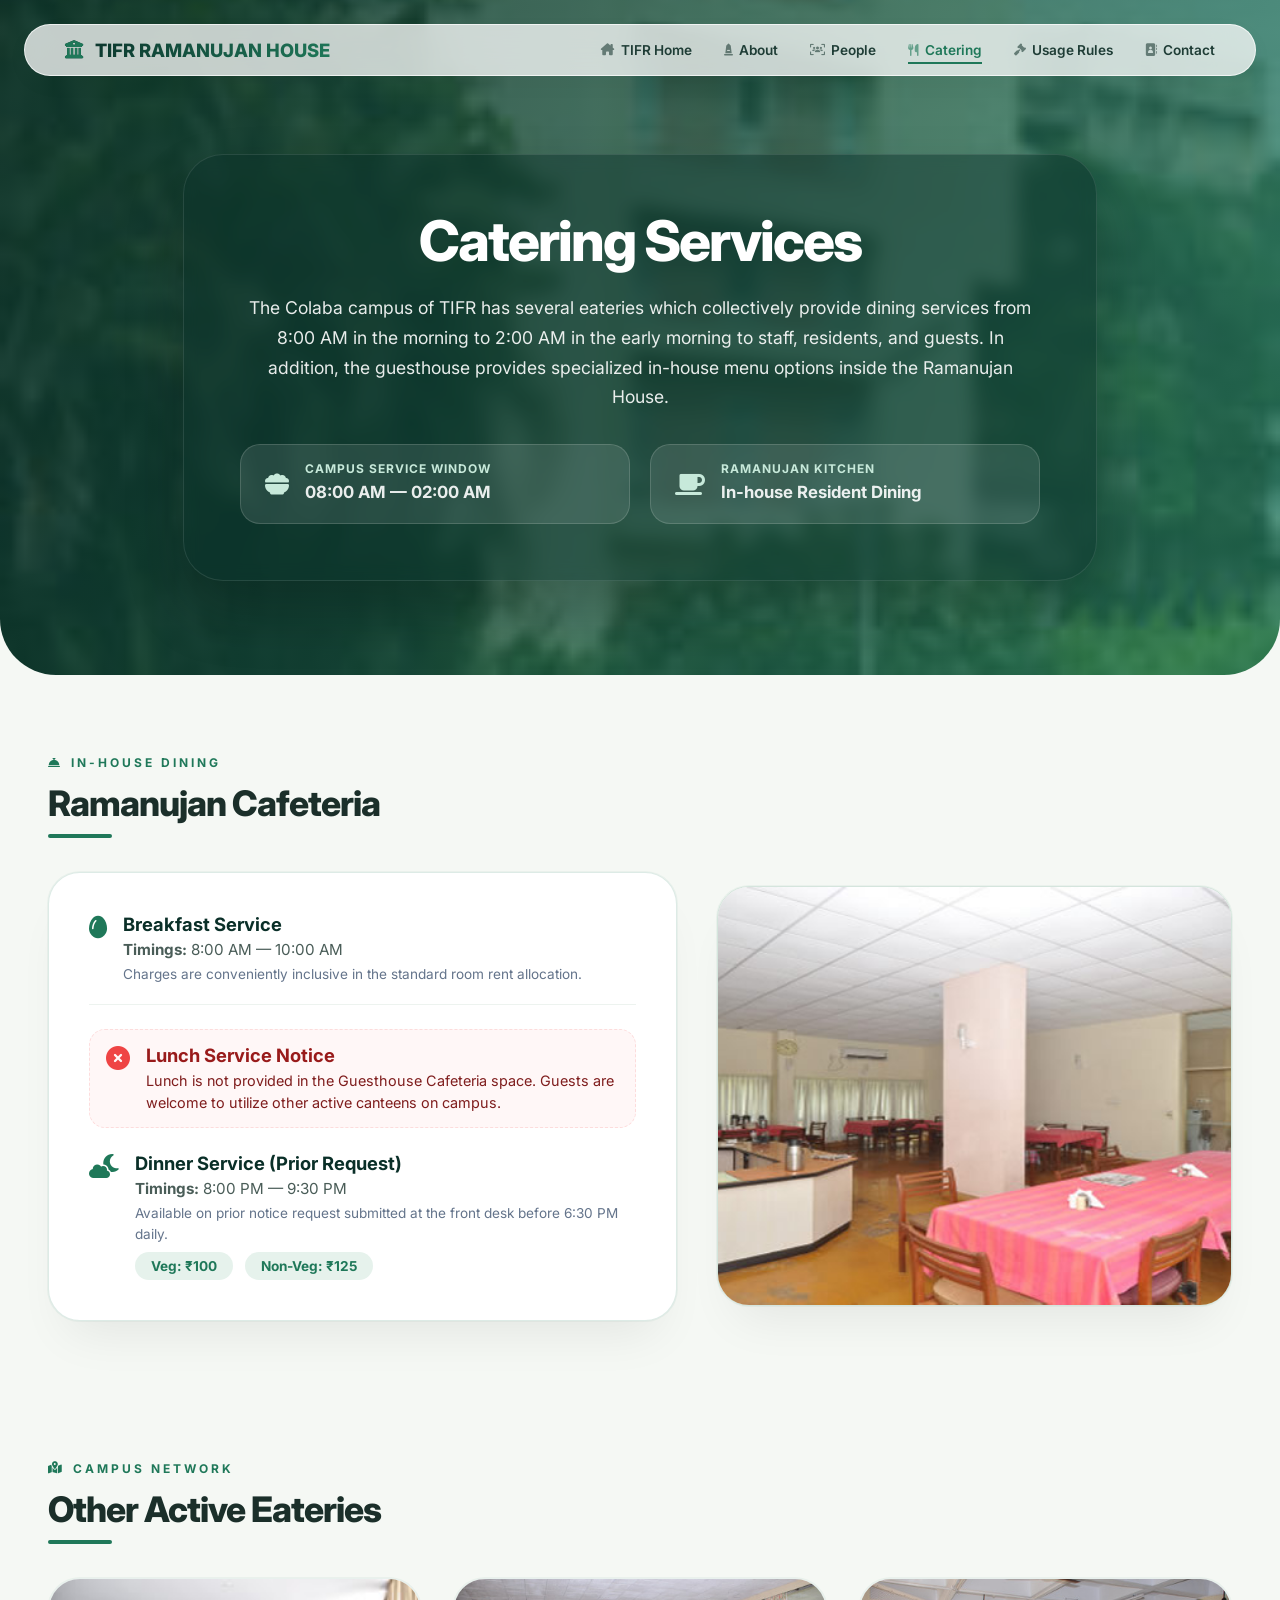
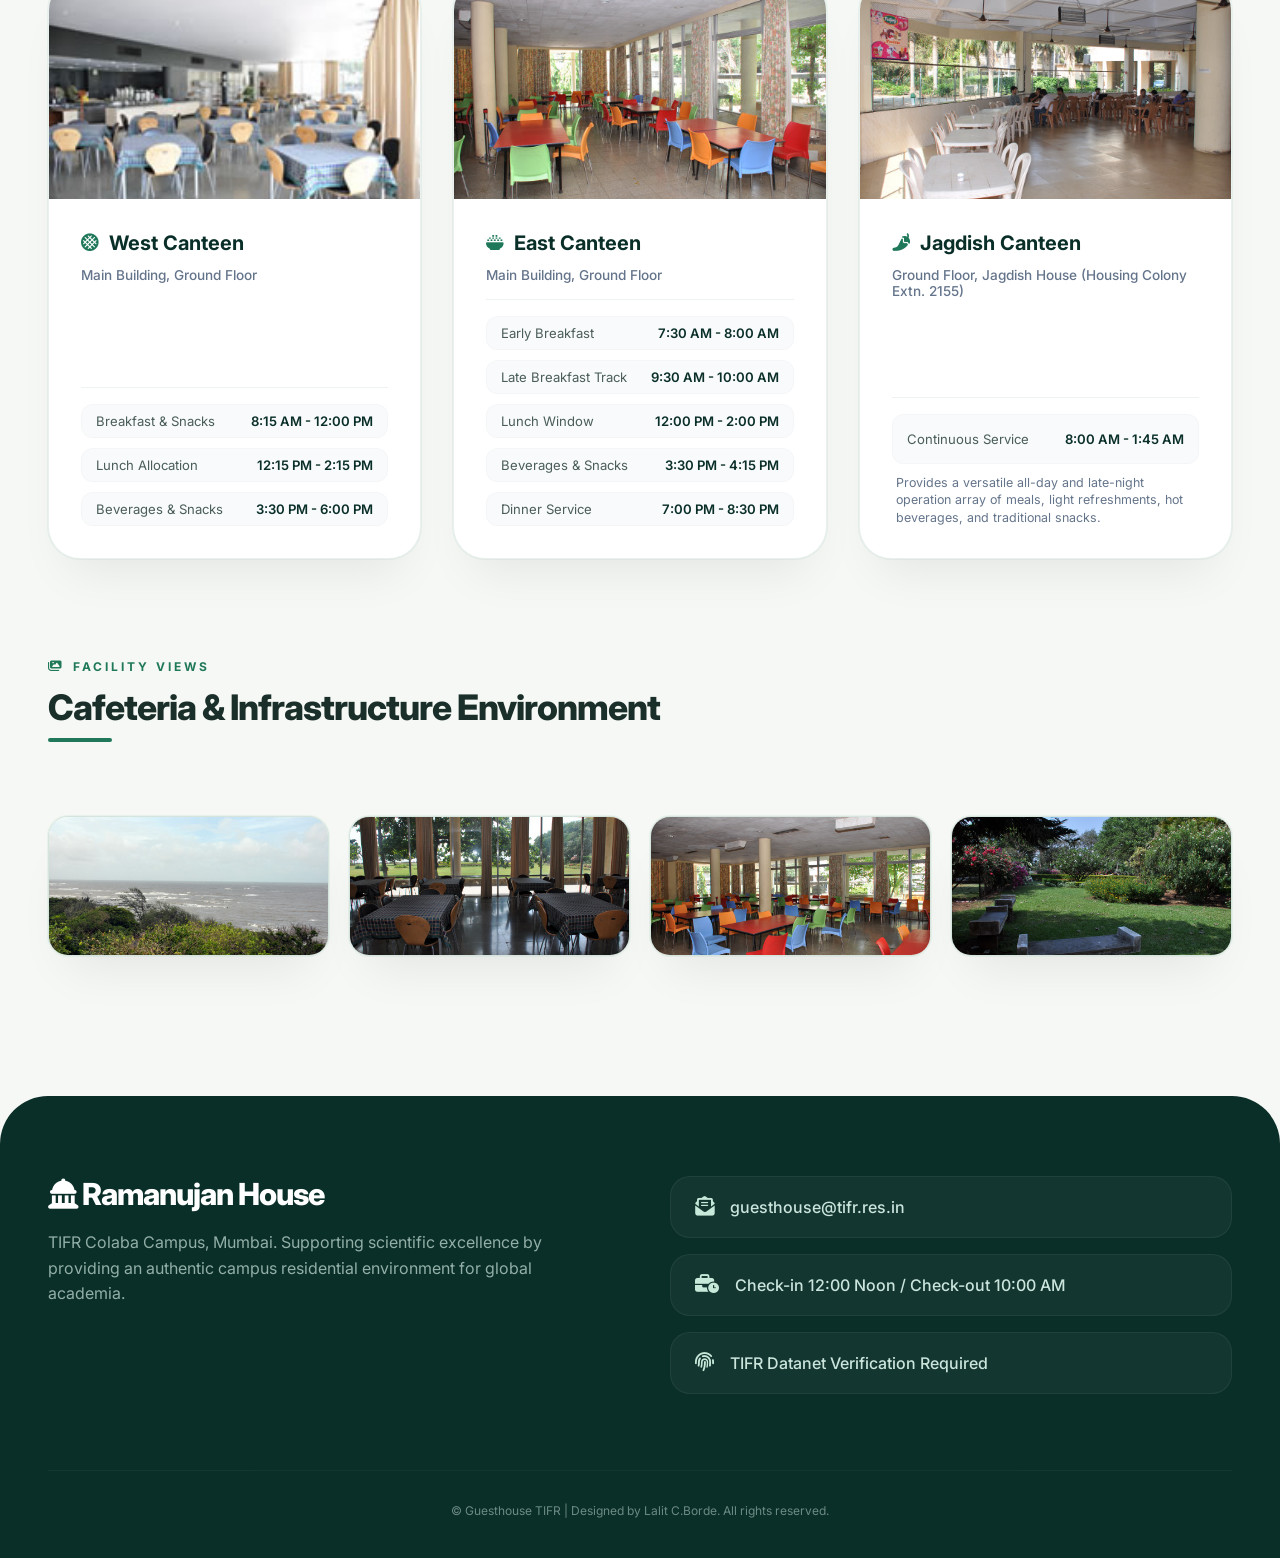
==== catering.html @ 06b51f81 "Add catering services page with layout and styles" ====
<!DOCTYPE html>
<html lang="en">
<head>
    <meta charset="UTF-8">
    <meta name="viewport" content="width=device-width, initial-scale=1.0, viewport-fit=cover">
    <title>TIFR Ramanujan House | Catering Services & Eateries</title>
    

    <link rel="preconnect" href="https://fonts.googleapis.com">
    <link rel="preconnect" href="https://fonts.gstatic.com" crossorigin>
    <link href="https://fonts.googleapis.com/css2?family=Inter:opsz,wght@14..32,300;14..32,400;14..32,500;14..32,600;14..32,700;14..32,800&display=swap" rel="stylesheet">
    <link rel="stylesheet" href="https://cdnjs.cloudflare.com/ajax/libs/font-awesome/6.5.1/css/all.min.css">
    
   
    <script src="https://cdnjs.cloudflare.com/ajax/libs/gsap/3.12.5/gsap.min.js"></script>
    <script src="https://cdnjs.cloudflare.com/ajax/libs/gsap/3.12.5/ScrollTrigger.min.js"></script>
    
    <style>
        * {
            margin: 0;
            padding: 0;
            box-sizing: border-box;
        }

        :root {
            --bg-ivory: #f5f8f4;
            --deep-teal: #0a2f28;
            --accent-emerald: #1f7859;
            --accent-soft: #c7e9da;
            --glass-white: rgba(255, 255, 255, 0.85);
            --border-soft: rgba(31, 120, 89, 0.15);
            --shadow-elevated: 0 30px 50px -20px rgba(0,0,0,0.08), 0 0 0 1px rgba(31,120,89,0.05);
            --shadow-hover: 0 40px 60px -20px rgba(0,0,0,0.15), 0 0 0 1px var(--accent-emerald);
            --transition-butter: cubic-bezier(0.2, 0.9, 0.4, 1.1);
        }

        body {
            font-family: 'Inter', sans-serif;
            background-color: var(--bg-ivory);
            color: #1b2f2a;
            overflow-x: hidden;
            scroll-behavior: smooth;
        }

       
        ::-webkit-scrollbar { width: 6px; }
        ::-webkit-scrollbar-track { background: #dce6e2; border-radius: 10px; }
        ::-webkit-scrollbar-thumb { background: var(--accent-emerald); border-radius: 10px; }

    
        .nav-master {
            position: fixed;
            top: 24px;
            left: 50%;
            transform: translateX(-50%);
            width: calc(100% - 48px);
            max-width: 1400px;
            z-index: 2000;
            background: rgba(255, 255, 255, 0.75);
            backdrop-filter: blur(20px);
            -webkit-backdrop-filter: blur(20px);
            border-radius: 80px;
            border: 1px solid rgba(255,255,255,0.7);
            box-shadow: 0 8px 24px rgba(0,0,0,0.03);
            padding: 14px 40px;
            display: flex;
            justify-content: space-between;
            align-items: center;
            transition: all 0.3s ease;
        }
        .logo-brand {
            display: flex;
            align-items: center;
            gap: 12px;
            font-weight: 800;
            font-size: 1.15rem;
            background: linear-gradient(130deg, #0a2f28, #1f7859);
            background-clip: text;
            -webkit-background-clip: text;
            color: transparent;
        }
        .logo-brand i { color: var(--accent-emerald); }
        
        .nav-links { display: flex; gap: 32px; }
        .nav-links a {
            text-decoration: none;
            font-weight: 600;
            font-size: 0.85rem;
            color: #1f3d36;
            transition: 0.2s;
            position: relative;
            display: flex;
            align-items: center;
            gap: 6px;
        }
        .nav-links a i { font-size: 0.75rem; opacity: 0.6; }
        .nav-links a.active { color: var(--accent-emerald); }
        .nav-links a:after {
            content: '';
            position: absolute;
            bottom: -6px;
            left: 0;
            width: 0;
            height: 2px;
            background: var(--accent-emerald);
            transition: width 0.3s;
        }
        .nav-links a:hover:after, .nav-links a.active:after { width: 100%; }

     
        .hero-ram {
            min-height: 75vh;
            background: linear-gradient(115deg, rgba(10,47,40,0.85) 0%, rgba(31,120,89,0.70) 100%), url('assests/catering/GH-3b.jpg') center/cover fixed;
            display: flex;
            align-items: center;
            justify-content: center;
            border-radius: 0 0 56px 56px;
            position: relative;
            padding: 100px 24px 40px;
        }
        .hero-card {
            max-width: 960px;
            background: rgba(10, 47, 40, 0.45);
            backdrop-filter: blur(8px);
            -webkit-backdrop-filter: blur(8px);
            padding: 56px;
            border-radius: 40px;
            text-align: center;
            color: white;
            border: 1px solid rgba(255, 255, 255, 0.1);
            box-shadow: 0 30px 60px rgba(0,0,0,0.2);
            animation: floatUp 1s var(--transition-butter);
        }
        .hero-card h1 {
            font-size: 3.5rem;
            font-weight: 800;
            letter-spacing: -2px;
            line-height: 1.1;
            margin-bottom: 20px;
        }
        .hero-card p {
            font-size: 1.1rem;
            line-height: 1.7;
            opacity: 0.9;
            max-width: 800px;
            margin: 0 auto;
        }

       
        .connect-strip {
            display: grid;
            grid-template-columns: repeat(2, 1fr);
            gap: 20px;
            margin-top: 32px;
            text-align: left;
        }
        .connect-node {
            background: rgba(255, 255, 255, 0.1);
            border: 1px solid rgba(255, 255, 255, 0.15);
            padding: 16px 24px;
            border-radius: 20px;
            display: flex;
            align-items: center;
            gap: 16px;
        }
        .connect-node i { font-size: 1.5rem; color: var(--accent-soft); }
        .connect-node div h4 { font-size: 0.75rem; text-transform: uppercase; letter-spacing: 1px; color: var(--accent-soft); }
        .connect-node div p { font-size: 1.05rem; font-weight: 700; margin-top: 2px; }

        @keyframes floatUp {
            from { opacity: 0; transform: translateY(45px); }
            to { opacity: 1; transform: translateY(0); }
        }

        /* STRUCTURAL ARCHITECTURE GRID PANELS */
        .section-wrap {
            max-width: 1400px;
            margin: 0 auto;
            padding: 80px 48px;
        }
        .section-badge {
            font-size: 0.75rem;
            text-transform: uppercase;
            letter-spacing: 3px;
            color: var(--accent-emerald);
            font-weight: 700;
            margin-bottom: 12px;
            display: flex;
            align-items: center;
            gap: 8px;
        }
        .section-head {
            font-size: 2.2rem;
            font-weight: 800;
            letter-spacing: -1px;
            margin-bottom: 48px;
            position: relative;
            display: inline-block;
        }
        .section-head:after {
            content: '';
            position: absolute;
            bottom: -14px;
            left: 0;
            width: 64px;
            height: 4px;
            background: var(--accent-emerald);
            border-radius: 4px;
        }

        /* DYNAMIC TASTE PANELS GRID */
        .bento-cafeteria {
            display: grid;
            grid-template-columns: 1.1fr 0.9fr;
            gap: 40px;
            align-items: center;
            margin-bottom: 40px;
        }
        .glass-info {
            background: white;
            border-radius: 32px;
            padding: 40px;
            box-shadow: var(--shadow-elevated);
            border: 1px solid var(--border-soft);
        }
        .schedule-row {
            display: flex;
            align-items: flex-start;
            gap: 16px;
            margin-bottom: 24px;
            padding-bottom: 20px;
            border-bottom: 1px solid #edf3ef;
        }
        .schedule-row:last-child { margin-bottom: 0; padding-bottom: 0; border-bottom: none; }
        .schedule-row i { font-size: 1.5rem; color: var(--accent-emerald); margin-top: 2px; }
        .schedule-row h3 { font-size: 1.15rem; font-weight: 700; color: var(--deep-teal); margin-bottom: 4px; }
        .schedule-row p { font-size: 0.95rem; color: #4a5d58; line-height: 1.5; }
        
        .price-badge-container {
            display: flex;
            gap: 12px;
            margin-top: 8px;
        }
        .price-tag {
            background: #e6f2ec;
            color: var(--accent-emerald);
            padding: 6px 16px;
            border-radius: 40px;
            font-weight: 700;
            font-size: 0.85rem;
        }

        .img-holder-3d {
            position: relative;
            border-radius: 32px;
            overflow: hidden;
            box-shadow: var(--shadow-elevated);
            border: 1px solid var(--border-soft);
            height: 420px;
        }
        .img-holder-3d img {
            width: 100%;
            height: 100%;
            object-fit: cover;
            transition: transform 0.5s cubic-bezier(0.25, 1, 0.5, 1);
        }
        .img-holder-3d:hover img { transform: scale(1.04); }

        /* OTHER EATERIES SCULPTED CARDS DECK */
        .eateries-deck {
            display: grid;
            grid-template-columns: repeat(3, 1fr);
            gap: 32px;
        }
        .eatery-card-3d {
            background: white;
            border-radius: 32px;
            overflow: hidden;
            border: 1px solid rgba(31,120,89,0.1);
            box-shadow: var(--shadow-elevated);
            transition: all 0.35s var(--transition-butter);
            display: flex;
            flex-direction: column;
        }
        .eatery-card-3d:hover { box-shadow: var(--shadow-hover); }
        
        .eatery-thumb-frame {
            height: 220px;
            overflow: hidden;
            position: relative;
        }
        .eatery-thumb-frame img {
            width: 100%;
            height: 100%;
            object-fit: cover;
            transition: transform 0.5s ease;
        }
        .eatery-card-3d:hover .eatery-thumb-frame img { transform: scale(1.05); }

        .eatery-details {
            padding: 32px;
            flex-grow: 1;
            display: flex;
            flex-direction: column;
        }
        .eatery-details h3 {
            font-size: 1.25rem;
            font-weight: 700;
            color: var(--deep-teal);
            margin-bottom: 12px;
            display: flex;
            align-items: center;
            gap: 10px;
        }
        .eatery-details h3 i { color: var(--accent-emerald); font-size: 1.1rem; }
        .eatery-details .loc-text { font-size: 0.85rem; color: #64748b; margin-bottom: 16px; font-weight: 500; }
        
        .timing-pill-box {
            display: flex;
            flex-direction: column;
            gap: 10px;
            margin-top: auto;
            border-top: 1px solid #edf3ef;
            padding-top: 16px;
        }
        .time-pill {
            display: flex;
            justify-content: space-between;
            align-items: center;
            font-size: 0.82rem;
            color: #4a5d58;
            background: #f8fafc;
            padding: 8px 14px;
            border-radius: 12px;
            border: 1px solid rgba(0,0,0,0.02);
        }
        .time-pill strong { color: var(--deep-teal); font-weight: 600; }

        /* PREMISES EXTRA GRAPHICS ROW */
        .extra-gallery {
            display: grid;
            grid-template-columns: repeat(4, 1fr);
            gap: 20px;
            margin-top: 40px;
        }
        .extra-img-node {
            height: 140px;
            border-radius: 20px;
            overflow: hidden;
            box-shadow: var(--shadow-elevated);
            border: 1px solid var(--border-soft);
        }
        .extra-img-node img { width: 100%; height: 100%; object-fit: cover; transition: transform 0.3s; }
        .extra-img-node:hover img { transform: scale(1.04); }

        /* FOOTER SYSTEM HUB */
        .footer-ultimate {
            background: #0a2f28;
            border-radius: 48px 48px 0 0;
            padding: 80px 48px 40px;
            color: #cbe5dd;
            margin-top: 60px;
        }
        .footer-flex {
            display: grid;
            grid-template-columns: 1fr 1fr;
            gap: 60px;
            max-width: 1400px;
            margin: 0 auto;
        }
        .contact-pill {
            background: rgba(255, 255, 255, 0.04);
            border: 1px solid rgba(255, 255, 255, 0.06);
            border-radius: 20px;
            padding: 20px 24px;
            margin-bottom: 16px;
            display: flex;
            align-items: center;
            gap: 16px;
            font-weight: 500;
        }
        .contact-pill i { color: var(--accent-soft); font-size: 1.2rem; }

        /* INTERACTIVE LIGHTBOX WINDOW HANDLER */
        .lightbox-orb {
            display: none;
            position: fixed;
            top: 0; left: 0;
            width: 100%; height: 100%;
            background: rgba(10, 23, 20, 0.96);
            backdrop-filter: blur(20px);
            -webkit-backdrop-filter: blur(20px);
            z-index: 10000;
            justify-content: center;
            align-items: center;
            cursor: zoom-out;
        }
        .lightbox-inner {
            position: relative;
            max-width: 85vw;
            max-height: 85vh;
            animation: zoomEffect 0.3s cubic-bezier(0.34, 1.56, 0.64, 1);
        }
        .lightbox-inner img {
            max-width: 100%;
            max-height: 85vh;
            border-radius: 24px;
            box-shadow: 0 40px 90px rgba(0,0,0,0.6);
            object-fit: contain;
        }
        @keyframes zoomEffect {
            from { transform: scale(0.95); opacity: 0; }
            to { transform: scale(1); opacity: 1; }
        }

        @media (max-width: 1200px) {
            .eateries-deck { grid-template-columns: repeat(2, 1fr); }
            .extra-gallery { grid-template-columns: repeat(2, 1fr); }
        }

        @media (max-width: 1024px) {
            .bento-cafeteria { grid-template-columns: 1fr; }
            .footer-flex, .connect-strip { grid-template-columns: 1fr; }
            .hero-card h1 { font-size: 2.6rem; }
            .section-wrap { padding: 60px 24px; }
            .nav-master { padding: 12px 24px; }
            .nav-links { display: none; }
        }
        
        @media (max-width: 768px) {
            .eateries-deck, .extra-gallery { grid-template-columns: 1fr; }
        }
    </style>
</head>

<nav class="nav-master">
    <div class="logo-brand"><i class="fa-solid fa-building-columns"></i> TIFR RAMANUJAN HOUSE</div>
    <div class="nav-links">
        <a href="index.html"><i class="fa-solid fa-house-chimney"></i> TIFR Home</a>
        <a href="index.html#about"><i class="fa-solid fa-monument"></i> About</a>
        <a href="people.html"><i class="fa-solid fa-users-viewfinder"></i> People</a>
        <a href="catering.html" class="active"><i class="fa-solid fa-utensils"></i> Catering</a>
        <a href="index.html#usage-rules"><i class="fa-solid fa-gavel"></i> Usage Rules</a>
        <a href="index.html#contact"><i class="fa-solid fa-address-book"></i> Contact</a>
    </div>
</nav>


  
<section class="hero-ram">
    <div class="hero-card">
        <h1>Catering Services</h1>
        <p>The Colaba campus of TIFR has several eateries which collectively provide dining services from 8:00 AM in the morning to 2:00 AM in the early morning to staff, residents, and guests. In addition, the guesthouse provides specialized in-house menu options inside the Ramanujan House.</p>
        
        
        <div class="connect-strip">
            <div class="connect-node">
                <i class="fa-solid fa-bowl-food"></i>
                <div>
                    <h4>Campus Service Window</h4>
                    <p>08:00 AM — 02:00 AM</p>
                </div>
            </div>
            <div class="connect-node">
                <i class="fa-solid fa-mug-saucer"></i>
                <div>
                    <h4>Ramanujan Kitchen</h4>
                    <p>In-house Resident Dining</p>
                </div>
            </div>
        </div>
    </div>
</section>


<section class="section-wrap">
    <div class="section-badge"><i class="fa-solid fa-bell-concierge"></i> In-House Dining</div>
    <h2 class="section-head">Ramanujan Cafeteria</h2>
    
    <div class="bento-cafeteria">
        <div class="glass-info interaction-node">
            
            <div class="schedule-row">
                <i class="fa-solid fa-egg"></i>
                <div>
                    <h3>Breakfast Service</h3>
                    <p><strong>Timings:</strong> 8:00 AM — 10:00 AM</p>
                    <p style="color: #64748b; font-size: 0.85rem; margin-top: 2px;">Charges are conveniently inclusive in the standard room rent allocation.</p>
                </div>
            </div>
          
            <div class="schedule-row" style="background: rgba(239, 68, 68, 0.04); border-radius: 16px; padding: 14px 16px; border: 1px dashed rgba(239, 68, 68, 0.15);">
                <i class="fa-solid fa-circle-xmark" style="color: #ef4444;"></i>
                <div>
                    <h3 style="color: #991b1b;">Lunch Service Notice</h3>
                    <p style="color: #7f1d1d; font-size: 0.9rem;">Lunch is not provided in the Guesthouse Cafeteria space. Guests are welcome to utilize other active canteens on campus.</p>
                </div>
            </div>

            <div class="schedule-row" style="margin-top: 10px;">
                <i class="fa-solid fa-cloud-moon"></i>
                <div>
                    <h3>Dinner Service (Prior Request)</h3>
                    <p><strong>Timings:</strong> 8:00 PM — 9:30 PM</p>
                    <p style="color: #64748b; font-size: 0.85rem; margin-top: 2px; margin-bottom: 8px;">Available on prior notice request submitted at the front desk before 6:30 PM daily.</p>
                    <div class="price-badge-container">
                        <span class="price-tag">Veg: ₹100</span>
                        <span class="price-tag">Non-Veg: ₹125</span>
                    </div>
                </div>
            </div>
        </div>
        
       
        <div class="img-holder-3d interaction-node">
            <img src="assests/catering/gh_016-dinning hall.jfif" class="zoomable-target" alt="Ramanujan House In-House Dining Hall">
        </div>
    </div>
</section>


<section class="section-wrap" style="padding-top: 20px;">
    <div class="section-badge"><i class="fa-solid fa-map-location-dot"></i> Campus Network</div>
    <h2 class="section-head">Other Active Eateries</h2>
    
    <div class="eateries-deck">
     
        <div class="eatery-card-3d interaction-node">
            <div class="eatery-thumb-frame">
                <img src="assests/catering/west-can.jpg" class="zoomable-target" alt="West Canteen">
            </div>
            <div class="eatery-details">
                <h3><i class="fa-solid fa-stroopwafel"></i> West Canteen</h3>
                <p class="loc-text">Main Building, Ground Floor</p>
                
                <div class="timing-pill-box">
                    <div class="time-pill"><span>Breakfast & Snacks</span><strong>8:15 AM - 12:00 PM</strong></div>
                    <div class="time-pill"><span>Lunch Allocation</span><strong>12:15 PM - 2:15 PM</strong></div>
                    <div class="time-pill"><span>Beverages & Snacks</span><strong>3:30 PM - 6:00 PM</strong></div>
                </div>
            </div>
        </div>


        <div class="eatery-card-3d interaction-node">
            <div class="eatery-thumb-frame">
                <img src="assests/catering/east-can.jfif" class="zoomable-target" alt="East Canteen">
            </div>
            <div class="eatery-details">
                <h3><i class="fa-solid fa-bowl-rice"></i> East Canteen</h3>
                <p class="loc-text">Main Building, Ground Floor</p>
                
                <div class="timing-pill-box">
                    <div class="time-pill"><span>Early Breakfast</span><strong>7:30 AM - 8:00 AM</strong></div>
                    <div class="time-pill"><span>Late Breakfast Track</span><strong>9:30 AM - 10:00 AM</strong></div>
                    <div class="time-pill"><span>Lunch Window</span><strong>12:00 PM - 2:00 PM</strong></div>
                    <div class="time-pill"><span>Beverages & Snacks</span><strong>3:30 PM - 4:15 PM</strong></div>
                    <div class="time-pill"><span>Dinner Service</span><strong>7:00 PM - 8:30 PM</strong></div>
                </div>
            </div>
        </div>

  
        <div class="eatery-card-3d interaction-node">
            <div class="eatery-thumb-frame">
                <img src="assests/catering/jagdish.jfif" class="zoomable-target" alt="Jagdish Canteen">
            </div>
            <div class="eatery-details">
                <h3><i class="fa-solid fa-pepper-hot"></i> Jagdish Canteen</h3>
                <p class="loc-text">Ground Floor, Jagdish House (Housing Colony Extn. 2155)</p>
                
                <div class="timing-pill-box">
                    <div class="time-pill" style="padding: 16px 14px;">
                        <span>Continuous Service</span>
                        <strong>8:00 AM - 1:45 AM</strong>
                    </div>
                    <p style="font-size: 0.78rem; color: #64748b; line-height: 1.4; padding: 0 4px;">Provides a versatile all-day and late-night operation array of meals, light refreshments, hot beverages, and traditional snacks.</p>
                </div>
            </div>
        </div>
    </div>
</section>

<section class="section-wrap" style="padding-top: 20px;">
    <div class="section-badge"><i class="fa-solid fa-images"></i> Facility Views</div>
    <h2 class="section-head">Cafeteria & Infrastructure Environment</h2>
    <div class="extra-gallery">
        <div class="extra-img-node interaction-node"><img src="assests/catering/gh_038.jfif" class="zoomable-target" alt="Catering Workspace asset 038"></div>
        <div class="extra-img-node interaction-node"><img src="assests/catering/gh_051.jfif" class="zoomable-target" alt="Catering Workspace asset 051"></div>
        <div class="extra-img-node interaction-node"><img src="assests/catering/gh_053.jfif" class="zoomable-target" alt="Catering Workspace asset 053"></div>
        <div class="extra-img-node interaction-node"><img src="assests/catering/gh_065.jfif" class="zoomable-target" alt="Catering Workspace asset 065"></div>
    </div>
</section>


<footer class="footer-ultimate">
    <div class="footer-flex">
        <div>
            <h2 style="color: white; font-size: 1.9rem; font-weight: 800; letter-spacing: -1px;"><i class="fa-solid fa-landmark-dome"></i> Ramanujan House</h2>
            <p style="margin-top: 18px; line-height: 1.6; opacity: 0.7;">TIFR Colaba Campus, Mumbai. Supporting scientific excellence by providing an authentic campus residential environment for global academia.</p>
        </div>
        <div>
            <div class="contact-pill"><i class="fa-solid fa-envelope-open-text"></i> guesthouse@tifr.res.in</div>
            <div class="contact-pill"><i class="fa-solid fa-business-time"></i> Check-in 12:00 Noon / Check-out 10:00 AM</div>
            <div class="contact-pill"><i class="fa-solid fa-fingerprint"></i> TIFR Datanet Verification Required</div>
        </div>
    </div>
    <div style="text-align: center; margin-top: 60px; font-size: 0.75rem; border-top: 1px solid rgba(255,255,255,0.08); padding-top: 32px; opacity: 0.5;">
        &copy; Guesthouse TIFR | Designed by Lalit C.Borde. All rights reserved.
    </div>
</footer>


<div class="lightbox-orb" id="globalLightbox">
    <div class="lightbox-inner"><img id="lightboxImg" src="" alt="Active Modal Target View"></div>
</div>

<script>
    gsap.registerPlugin(ScrollTrigger);
   
    window.addEventListener('scroll', () => {
        const navigationBar = document.querySelector('.nav-master');
        if(window.scrollY > 40) navigationBar.style.background = 'rgba(255, 255, 255, 0.94)';
        else navigationBar.style.background = 'rgba(255, 255, 255, 0.75)';
    });
    
   
    const structuralWrappers = document.querySelectorAll('.section-wrap');
    structuralWrappers.forEach(targetWrapper => {
        gsap.fromTo(targetWrapper, { opacity: 0, y: 30 }, {
            opacity: 1, y: 0, duration: 0.8, ease: "power2.out",
            scrollTrigger: { trigger: targetWrapper, start: "top 85%", toggleActions: "play none none reverse" }
        });
    });
    
    const interactionNodes = document.querySelectorAll('.interaction-node');
    interactionNodes.forEach(nodeElement => {
        nodeElement.addEventListener('mousemove', (moveEvent) => {
            const boundaries = nodeElement.getBoundingClientRect();
            const coordinateVectorX = (moveEvent.clientX - boundaries.left - boundaries.width/2) / 25;
            const coordinateVectorY = (moveEvent.clientY - boundaries.top - boundaries.height/2) / 25;
            nodeElement.style.transform = `perspective(1000px) rotateY(${coordinateVectorX}deg) rotateX(${-coordinateVectorY}deg) translateY(-4px)`;
            nodeElement.style.transition = 'transform 0.05s ease-out';
        });
        nodeElement.addEventListener('mouseleave', () => {
            nodeElement.style.transform = `perspective(1000px) rotateY(0deg) rotateX(0deg) translateY(0px)`;
            nodeElement.style.transition = 'transform 0.4s ease';
        });
    });
    
    const globalLightbox = document.getElementById('globalLightbox');
    const lightboxImg = document.getElementById('lightboxImg');
    const comprehensiveImages = document.querySelectorAll('.zoomable-target');
    
    comprehensiveImages.forEach(imageInstance => {
        imageInstance.style.cursor = 'zoom-in';
        imageInstance.addEventListener('click', (clickEvent) => {
            clickEvent.stopPropagation();
            globalLightbox.style.display = 'flex';
            lightboxImg.src = imageInstance.src;
            document.body.style.overflow = 'hidden';
            gsap.fromTo(lightboxImg, { scale: 0.95, opacity: 0 }, { scale: 1, opacity: 1, duration: 0.3, ease: "power2.out" });
        });
    });
    
    globalLightbox.addEventListener('click', () => {
        globalLightbox.style.display = 'none';
        document.body.style.overflow = 'auto';
    });

    document.querySelectorAll('a[href^="#"]').forEach(navigationAnchor => {
        navigationAnchor.addEventListener('click', function(anchorEvent) {
            anchorEvent.preventDefault();
            const hashValue = this.getAttribute('href');
            if(hashValue !== "#") {
                const destinationElement = document.querySelector(hashValue);
                if(destinationElement) destinationElement.scrollIntoView({ behavior: 'smooth', block: 'start' });
            }
        });
    });
    

    gsap.to('.hero-card', { y: -6, duration: 3, repeat: -1, yoyo: true, ease: "sine.inOut" });
</script>
</body>
</html>
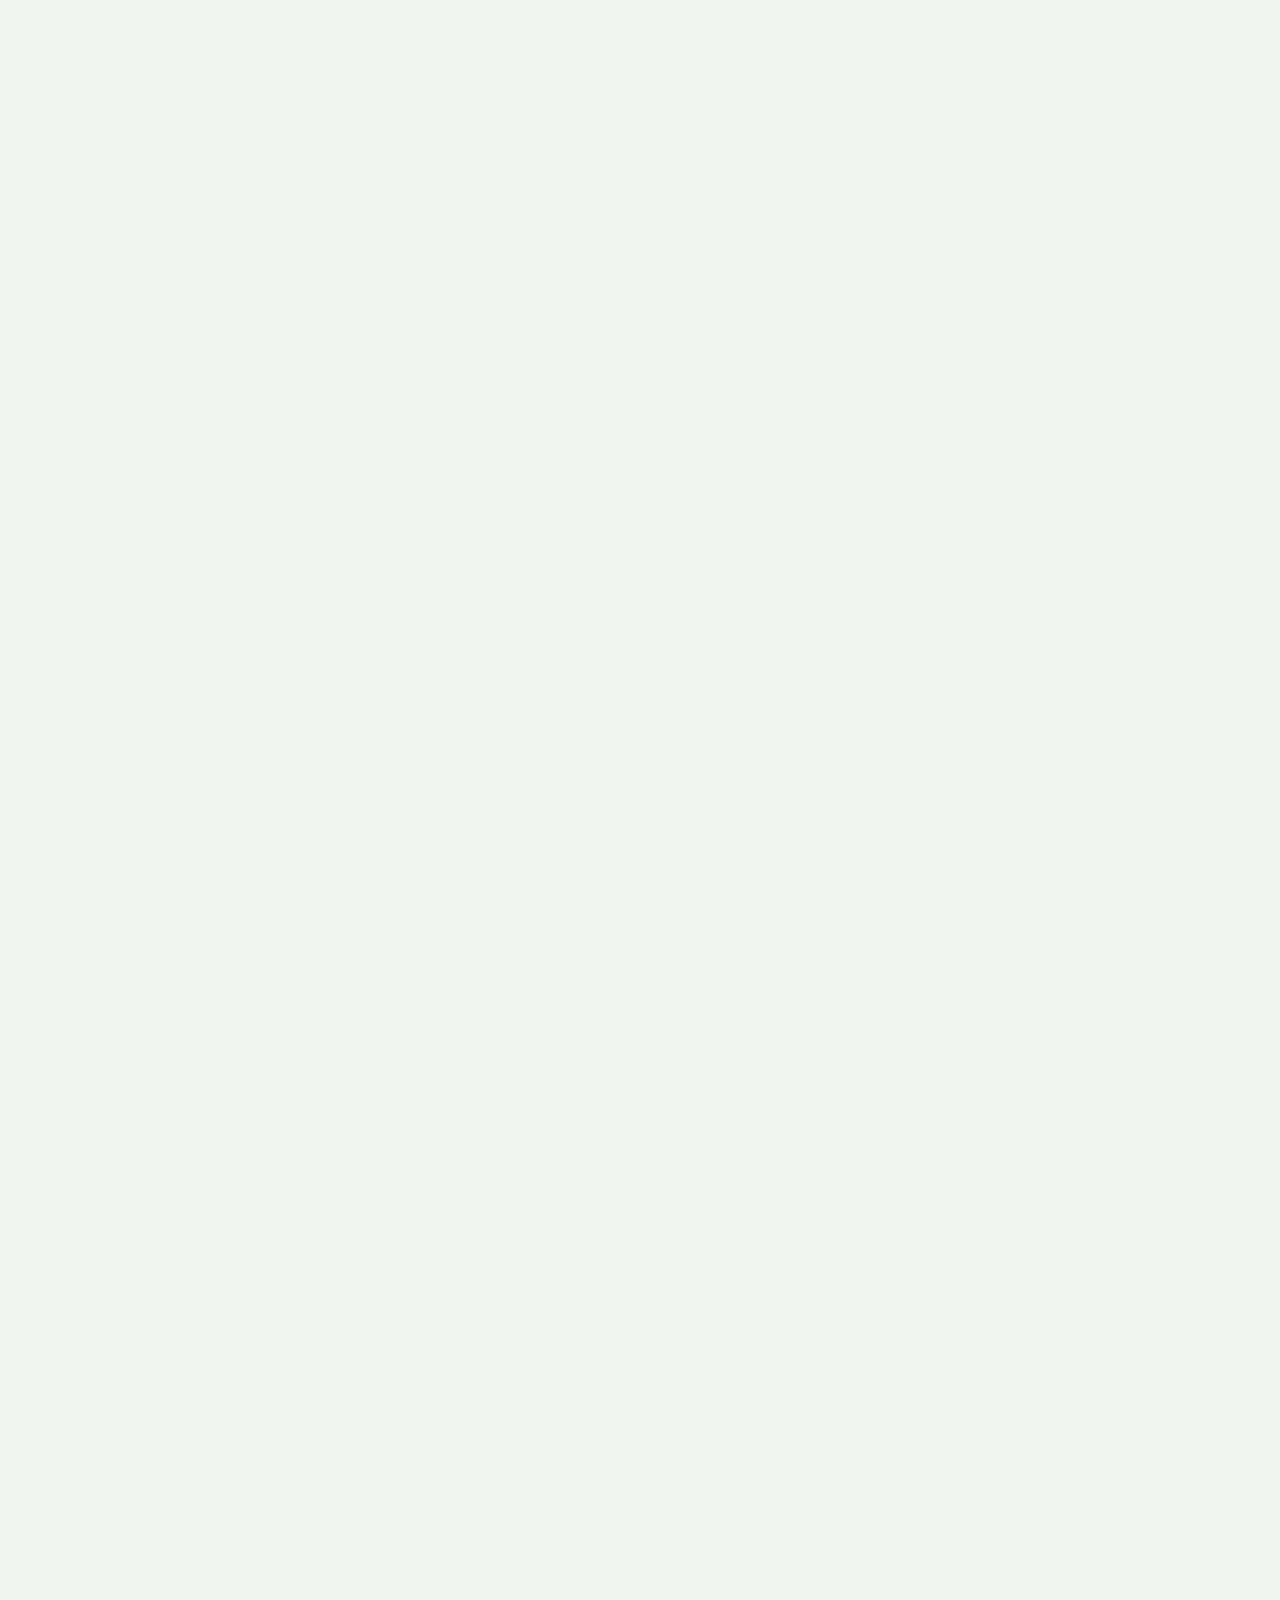
==== commit 1b7b319c: "Update catering.html" ====
--- a/catering.html
+++ b/catering.html
@@ -1,21 +1,20 @@
 <!DOCTYPE html>
 <html lang="en">
 <head>
-    <meta charset="UTF-8">
-    <meta name="viewport" content="width=device-width, initial-scale=1.0, viewport-fit=cover">
-    <title>TIFR Ramanujan House | Catering Services & Eateries</title>
-    
-
-    <link rel="preconnect" href="https://fonts.googleapis.com">
-    <link rel="preconnect" href="https://fonts.gstatic.com" crossorigin>
-    <link href="https://fonts.googleapis.com/css2?family=Inter:opsz,wght@14..32,300;14..32,400;14..32,500;14..32,600;14..32,700;14..32,800&display=swap" rel="stylesheet">
-    <link rel="stylesheet" href="https://cdnjs.cloudflare.com/ajax/libs/font-awesome/6.5.1/css/all.min.css">
-    
-   
+    <meta charset="UTF-8" />
+    <meta name="viewport" content="width=device-width, initial-scale=1.0, viewport-fit=cover" />
+    <title>TIFR GuestHouse | Catering Services & Eateries</title>
+
+    <link rel="preconnect" href="https://fonts.googleapis.com" />
+    <link rel="preconnect" href="https://fonts.gstatic.com" crossorigin />
+    <link href="https://fonts.googleapis.com/css2?family=Inter:opsz,wght@14..32,300;14..32,400;14..32,500;14..32,600;14..32,700;14..32,800&display=swap" rel="stylesheet" />
+    <link rel="stylesheet" href="https://cdnjs.cloudflare.com/ajax/libs/font-awesome/6.5.1/css/all.min.css" />
+
     <script src="https://cdnjs.cloudflare.com/ajax/libs/gsap/3.12.5/gsap.min.js"></script>
     <script src="https://cdnjs.cloudflare.com/ajax/libs/gsap/3.12.5/ScrollTrigger.min.js"></script>
-    
+
     <style>
+        /* ── RESET & VARIABLES ── */
         * {
             margin: 0;
             padding: 0;
@@ -23,31 +22,83 @@
         }
 
         :root {
-            --bg-ivory: #f5f8f4;
-            --deep-teal: #0a2f28;
-            --accent-emerald: #1f7859;
-            --accent-soft: #c7e9da;
-            --glass-white: rgba(255, 255, 255, 0.85);
-            --border-soft: rgba(31, 120, 89, 0.15);
-            --shadow-elevated: 0 30px 50px -20px rgba(0,0,0,0.08), 0 0 0 1px rgba(31,120,89,0.05);
-            --shadow-hover: 0 40px 60px -20px rgba(0,0,0,0.15), 0 0 0 1px var(--accent-emerald);
-            --transition-butter: cubic-bezier(0.2, 0.9, 0.4, 1.1);
+            --bg-ivory: #f2f6f3;
+            --deep-teal: #05211c;
+            --accent-emerald: #105e43;
+            --mint-glow: #e8f5ef;
+            --glass-white: rgba(255, 255, 255, 0.88);
+            --border-soft: rgba(16, 94, 67, 0.14);
+            --shadow-3d-flat: 0 10px 25px rgba(5, 33, 28, 0.05), 0 2px 6px rgba(5, 33, 28, 0.02);
+            --shadow-3d-raised: 0 25px 50px -10px rgba(5, 33, 28, 0.15), 0 10px 20px -8px rgba(5, 33, 28, 0.1), inset 0 1px 0 rgba(255, 255, 255, 0.8);
+            --shadow-3d-deep: 0 35px 70px -15px rgba(3, 20, 17, 0.35), 0 20px 40px -10px rgba(0, 0, 0, 0.25);
+            --transition-butter: cubic-bezier(0.16, 1, 0.3, 1);
         }
 
         body {
             font-family: 'Inter', sans-serif;
             background-color: var(--bg-ivory);
-            color: #1b2f2a;
+            color: #142622;
             overflow-x: hidden;
             scroll-behavior: smooth;
         }
 
-       
-        ::-webkit-scrollbar { width: 6px; }
-        ::-webkit-scrollbar-track { background: #dce6e2; border-radius: 10px; }
-        ::-webkit-scrollbar-thumb { background: var(--accent-emerald); border-radius: 10px; }
-
-    
+        ::-webkit-scrollbar {
+            width: 8px;
+        }
+        ::-webkit-scrollbar-track {
+            background: #e0e9e4;
+        }
+        ::-webkit-scrollbar-thumb {
+            background: var(--accent-emerald);
+            border-radius: 4px;
+        }
+
+        /* ── SCROLL PROGRESS BAR ── */
+        .scroll-progress-bar {
+            position: fixed;
+            top: 0;
+            left: 0;
+            height: 3px;
+            width: 0%;
+            background: linear-gradient(90deg, var(--accent-emerald), #4ade80);
+            z-index: 9999;
+            border-radius: 0 2px 2px 0;
+            transition: width 0.08s linear;
+        }
+
+        /* ── BACK TO TOP ── */
+        .back-to-top {
+            position: fixed;
+            bottom: 32px;
+            right: 32px;
+            width: 48px;
+            height: 48px;
+            background: var(--deep-teal);
+            color: white;
+            border: none;
+            border-radius: 50%;
+            font-size: 1.1rem;
+            cursor: pointer;
+            z-index: 1500;
+            display: flex;
+            align-items: center;
+            justify-content: center;
+            box-shadow: 0 8px 24px rgba(5, 33, 28, 0.28);
+            opacity: 0;
+            transform: translateY(16px);
+            transition: opacity 0.35s var(--transition-butter), transform 0.35s var(--transition-butter), background 0.2s;
+            pointer-events: none;
+        }
+        .back-to-top.visible {
+            opacity: 1;
+            transform: translateY(0);
+            pointer-events: auto;
+        }
+        .back-to-top:hover {
+            background: var(--accent-emerald);
+        }
+
+        /* ── NAVBAR ── */
         .nav-master {
             position: fixed;
             top: 24px;
@@ -56,173 +107,335 @@
             width: calc(100% - 48px);
             max-width: 1400px;
             z-index: 2000;
-            background: rgba(255, 255, 255, 0.75);
-            backdrop-filter: blur(20px);
-            -webkit-backdrop-filter: blur(20px);
-            border-radius: 80px;
-            border: 1px solid rgba(255,255,255,0.7);
-            box-shadow: 0 8px 24px rgba(0,0,0,0.03);
-            padding: 14px 40px;
+            background: var(--glass-white);
+            backdrop-filter: blur(24px);
+            -webkit-backdrop-filter: blur(24px);
+            border-radius: 35px;
+            border: 1px solid rgba(255, 255, 255, 0.8);
+            box-shadow: var(--shadow-3d-flat);
+            padding: 14px 36px;
             display: flex;
             justify-content: space-between;
             align-items: center;
-            transition: all 0.3s ease;
-        }
+            transition: all 0.5s var(--transition-butter);
+        }
+
+        .logo-brand-container {
+            display: flex;
+            align-items: center;
+            gap: 18px;
+        }
+
+        .tifr-logo {
+            width: 58px;
+            height: 58px;
+            object-fit: contain;
+            filter: drop-shadow(0 6px 12px rgba(5, 33, 28, 0.18));
+            image-rendering: -webkit-optimize-contrast;
+            transition: transform 0.6s var(--transition-butter);
+        }
+
+        .nav-master:hover .tifr-logo {
+            transform: scale(1.06) rotate(4deg);
+        }
+
         .logo-brand {
-            display: flex;
-            align-items: center;
-            gap: 12px;
             font-weight: 800;
-            font-size: 1.15rem;
-            background: linear-gradient(130deg, #0a2f28, #1f7859);
+            font-size: 1.4rem;
+            letter-spacing: -0.7px;
+            background: linear-gradient(135deg, var(--deep-teal), var(--accent-emerald));
             background-clip: text;
             -webkit-background-clip: text;
             color: transparent;
-        }
-        .logo-brand i { color: var(--accent-emerald); }
-        
-        .nav-links { display: flex; gap: 32px; }
+            white-space: nowrap;
+        }
+
+        .nav-links {
+            display: flex;
+            gap: 28px;
+        }
         .nav-links a {
             text-decoration: none;
             font-weight: 600;
-            font-size: 0.85rem;
-            color: #1f3d36;
-            transition: 0.2s;
+            font-size: 0.9rem;
+            color: #23423a;
+            transition: color 0.25s;
             position: relative;
             display: flex;
             align-items: center;
             gap: 6px;
-        }
-        .nav-links a i { font-size: 0.75rem; opacity: 0.6; }
-        .nav-links a.active { color: var(--accent-emerald); }
+            padding: 6px 0;
+        }
+        .nav-links a i {
+            font-size: 0.82rem;
+            opacity: 0.6;
+            transition: transform 0.3s;
+        }
+        .nav-links a:hover,
+        .nav-links a.active {
+            color: var(--accent-emerald);
+        }
+        .nav-links a:hover i {
+            transform: translateY(-1px);
+            opacity: 1;
+        }
+
         .nav-links a:after {
             content: '';
             position: absolute;
-            bottom: -6px;
-            left: 0;
+            bottom: 0;
+            left: 50%;
+            transform: translateX(-50%);
             width: 0;
-            height: 2px;
+            height: 3px;
             background: var(--accent-emerald);
-            transition: width 0.3s;
-        }
-        .nav-links a:hover:after, .nav-links a.active:after { width: 100%; }
-
-     
+            border-radius: 2px;
+            transition: width 0.3s var(--transition-butter);
+        }
+        .nav-links a:hover:after,
+        .nav-links a.active:after {
+            width: 100%;
+        }
+
+        .mobile-toggle {
+            display: none;
+            background: none;
+            border: none;
+            font-size: 1.5rem;
+            color: var(--deep-teal);
+            cursor: pointer;
+            z-index: 2100;
+            padding: 4px;
+        }
+
+        /* ── HERO ── */
         .hero-ram {
-            min-height: 75vh;
-            background: linear-gradient(115deg, rgba(10,47,40,0.85) 0%, rgba(31,120,89,0.70) 100%), url('assests/catering/GH-3b.jpg') center/cover fixed;
+            min-height: 70vh;
+            position: relative;
             display: flex;
             align-items: center;
             justify-content: center;
-            border-radius: 0 0 56px 56px;
-            position: relative;
-            padding: 100px 24px 40px;
-        }
+            border-radius: 0 0 50px 50px;
+            padding: 140px 20px 80px;
+            box-shadow: var(--shadow-3d-raised);
+            overflow: hidden;
+        }
+
+        .hero-slideshow-container {
+            position: absolute;
+            inset: 0;
+            z-index: 1;
+        }
+
+        .hero-slide {
+            position: absolute;
+            inset: 0;
+            background-size: cover;
+            background-position: center;
+            opacity: 0;
+            transform: scale(1.08);
+            transition: opacity 1.5s ease-in-out, transform 12s linear;
+        }
+
+        .hero-slide.active {
+            opacity: 1;
+            transform: scale(1);
+        }
+
+        .hero-ram::after {
+            content: '';
+            position: absolute;
+            inset: 0;
+            background: linear-gradient(rgba(3, 20, 17, 0.35), rgba(5, 33, 28, 0.55));
+            z-index: 2;
+        }
+
         .hero-card {
-            max-width: 960px;
-            background: rgba(10, 47, 40, 0.45);
-            backdrop-filter: blur(8px);
-            -webkit-backdrop-filter: blur(8px);
-            padding: 56px;
-            border-radius: 40px;
+            max-width: 860px;
+            width: 100%;
+            background: rgba(5, 33, 28, 0.55);
+            backdrop-filter: blur(24px);
+            -webkit-backdrop-filter: blur(24px);
+            padding: 48px 56px;
+            border-radius: 36px;
             text-align: center;
             color: white;
-            border: 1px solid rgba(255, 255, 255, 0.1);
-            box-shadow: 0 30px 60px rgba(0,0,0,0.2);
-            animation: floatUp 1s var(--transition-butter);
-        }
+            border: 1px solid rgba(255, 255, 255, 0.25);
+            box-shadow: var(--shadow-3d-deep);
+            transform-style: preserve-3d;
+            perspective: 1000px;
+            position: relative;
+            z-index: 3;
+        }
+
         .hero-card h1 {
-            font-size: 3.5rem;
+            font-size: 3.4rem;
             font-weight: 800;
-            letter-spacing: -2px;
-            line-height: 1.1;
-            margin-bottom: 20px;
-        }
+            letter-spacing: -1.5px;
+            line-height: 1.15;
+            margin-bottom: 18px;
+            background: linear-gradient(120deg, #ffffff, #e3fcf1);
+            -webkit-background-clip: text;
+            background-clip: text;
+            color: transparent;
+            transform: translateZ(40px);
+        }
+
         .hero-card p {
             font-size: 1.1rem;
-            line-height: 1.7;
-            opacity: 0.9;
-            max-width: 800px;
-            margin: 0 auto;
-        }
-
-       
+            line-height: 1.6;
+            opacity: 0.95;
+            font-weight: 400;
+            transform: translateZ(25px);
+            margin-bottom: 12px;
+        }
+
         .connect-strip {
             display: grid;
             grid-template-columns: repeat(2, 1fr);
-            gap: 20px;
-            margin-top: 32px;
+            gap: 16px;
+            margin-top: 28px;
             text-align: left;
         }
+
         .connect-node {
             background: rgba(255, 255, 255, 0.1);
-            border: 1px solid rgba(255, 255, 255, 0.15);
-            padding: 16px 24px;
+            border: 1px solid rgba(255, 255, 255, 0.18);
+            padding: 16px 22px;
             border-radius: 20px;
             display: flex;
             align-items: center;
             gap: 16px;
-        }
-        .connect-node i { font-size: 1.5rem; color: var(--accent-soft); }
-        .connect-node div h4 { font-size: 0.75rem; text-transform: uppercase; letter-spacing: 1px; color: var(--accent-soft); }
-        .connect-node div p { font-size: 1.05rem; font-weight: 700; margin-top: 2px; }
-
-        @keyframes floatUp {
-            from { opacity: 0; transform: translateY(45px); }
-            to { opacity: 1; transform: translateY(0); }
-        }
-
-        /* STRUCTURAL ARCHITECTURE GRID PANELS */
+            transform: translateZ(20px);
+        }
+
+        .connect-node i {
+            font-size: 1.5rem;
+            color: #a8e6cc;
+        }
+        .connect-node div h4 {
+            font-size: 0.72rem;
+            text-transform: uppercase;
+            letter-spacing: 1.5px;
+            color: #a8e6cc;
+            font-weight: 700;
+        }
+        .connect-node div p {
+            font-size: 1rem;
+            font-weight: 700;
+            margin-top: 3px;
+            color: white;
+        }
+
+        .scroll-indicator {
+            position: absolute;
+            bottom: 24px;
+            left: 50%;
+            transform: translateX(-50%);
+            display: flex;
+            flex-direction: column;
+            align-items: center;
+            gap: 4px;
+            color: rgba(255, 255, 255, 0.9);
+            text-decoration: none;
+            font-size: 0.72rem;
+            font-weight: 700;
+            letter-spacing: 2px;
+            text-transform: uppercase;
+            transition: color 0.3s;
+            z-index: 15;
+        }
+
+        .scroll-indicator:hover {
+            color: #ffffff;
+        }
+        .scroll-indicator i {
+            font-size: 1.2rem;
+            animation: bounceArrow 2s infinite;
+        }
+
+        @keyframes bounceArrow {
+            0%,
+            20%,
+            50%,
+            80%,
+            100% {
+                transform: translateY(0);
+            }
+            40% {
+                transform: translateY(-6px);
+            }
+            60% {
+                transform: translateY(-3px);
+            }
+        }
+
+        /* ── SECTION WRAPPERS ── */
         .section-wrap {
             max-width: 1400px;
             margin: 0 auto;
-            padding: 80px 48px;
-        }
+            padding: 100px 40px;
+        }
+
         .section-badge {
-            font-size: 0.75rem;
+            font-size: 0.78rem;
             text-transform: uppercase;
-            letter-spacing: 3px;
+            letter-spacing: 2.5px;
             color: var(--accent-emerald);
             font-weight: 700;
-            margin-bottom: 12px;
+            margin-bottom: 14px;
             display: flex;
             align-items: center;
             gap: 8px;
         }
+
         .section-head {
-            font-size: 2.2rem;
+            font-size: 2.6rem;
             font-weight: 800;
             letter-spacing: -1px;
-            margin-bottom: 48px;
+            margin-bottom: 54px;
             position: relative;
-            display: inline-block;
-        }
+            color: var(--deep-teal);
+        }
+
         .section-head:after {
             content: '';
             position: absolute;
             bottom: -14px;
             left: 0;
-            width: 64px;
-            height: 4px;
+            width: 60px;
+            height: 5px;
             background: var(--accent-emerald);
             border-radius: 4px;
         }
 
-        /* DYNAMIC TASTE PANELS GRID */
+        /* ── GLASS INFO ── */
+        .glass-info {
+            background: white;
+            border-radius: 32px;
+            padding: 44px;
+            box-shadow: var(--shadow-3d-flat);
+            border: 1px solid var(--border-soft);
+            display: flex;
+            flex-direction: column;
+            justify-content: center;
+            transition: all 0.4s var(--transition-butter);
+            transform-style: preserve-3d;
+        }
+
+        .glass-info:hover {
+            box-shadow: var(--shadow-3d-raised);
+        }
+
+        /* ── CAFETERIA LAYOUT ── */
         .bento-cafeteria {
             display: grid;
             grid-template-columns: 1.1fr 0.9fr;
             gap: 40px;
-            align-items: center;
+            align-items: stretch;
             margin-bottom: 40px;
         }
-        .glass-info {
-            background: white;
-            border-radius: 32px;
-            padding: 40px;
-            box-shadow: var(--shadow-elevated);
-            border: 1px solid var(--border-soft);
-        }
+
         .schedule-row {
             display: flex;
             align-items: flex-start;
@@ -231,71 +444,119 @@
             padding-bottom: 20px;
             border-bottom: 1px solid #edf3ef;
         }
-        .schedule-row:last-child { margin-bottom: 0; padding-bottom: 0; border-bottom: none; }
-        .schedule-row i { font-size: 1.5rem; color: var(--accent-emerald); margin-top: 2px; }
-        .schedule-row h3 { font-size: 1.15rem; font-weight: 700; color: var(--deep-teal); margin-bottom: 4px; }
-        .schedule-row p { font-size: 0.95rem; color: #4a5d58; line-height: 1.5; }
-        
+
+        .schedule-row:last-child {
+            margin-bottom: 0;
+            padding-bottom: 0;
+            border-bottom: none;
+        }
+        .schedule-row>i {
+            font-size: 1.5rem;
+            color: var(--accent-emerald);
+            margin-top: 2px;
+            flex-shrink: 0;
+        }
+        .schedule-row h3 {
+            font-size: 1.1rem;
+            font-weight: 700;
+            color: var(--deep-teal);
+            margin-bottom: 4px;
+        }
+        .schedule-row p {
+            font-size: 0.95rem;
+            color: #4a5d58;
+            line-height: 1.55;
+        }
+
         .price-badge-container {
             display: flex;
-            gap: 12px;
-            margin-top: 8px;
-        }
+            gap: 10px;
+            margin-top: 10px;
+            flex-wrap: wrap;
+        }
+
         .price-tag {
-            background: #e6f2ec;
+            background: var(--mint-glow);
             color: var(--accent-emerald);
-            padding: 6px 16px;
+            padding: 6px 18px;
             border-radius: 40px;
             font-weight: 700;
-            font-size: 0.85rem;
-        }
-
+            font-size: 0.84rem;
+            border: 1px solid var(--border-soft);
+        }
+
+        /* ── IMAGE HOLDER ── */
         .img-holder-3d {
             position: relative;
             border-radius: 32px;
             overflow: hidden;
-            box-shadow: var(--shadow-elevated);
+            box-shadow: var(--shadow-3d-flat);
             border: 1px solid var(--border-soft);
-            height: 420px;
-        }
+            min-height: 360px;
+            transition: all 0.4s var(--transition-butter);
+            transform-style: preserve-3d;
+        }
+
+        .img-holder-3d:hover {
+            box-shadow: var(--shadow-3d-raised);
+        }
+
         .img-holder-3d img {
             width: 100%;
             height: 100%;
             object-fit: cover;
-            transition: transform 0.5s cubic-bezier(0.25, 1, 0.5, 1);
-        }
-        .img-holder-3d:hover img { transform: scale(1.04); }
-
-        /* OTHER EATERIES SCULPTED CARDS DECK */
+            display: block;
+            transition: transform 0.6s var(--transition-butter);
+            image-rendering: -webkit-optimize-contrast;
+            backface-visibility: hidden;
+        }
+
+        .img-holder-3d:hover img {
+            transform: scale(1.04);
+        }
+
+        /* ── EATERIES DECK ── */
         .eateries-deck {
             display: grid;
             grid-template-columns: repeat(3, 1fr);
             gap: 32px;
         }
+
         .eatery-card-3d {
             background: white;
             border-radius: 32px;
             overflow: hidden;
-            border: 1px solid rgba(31,120,89,0.1);
-            box-shadow: var(--shadow-elevated);
-            transition: all 0.35s var(--transition-butter);
+            border: 1px solid rgba(16, 94, 67, 0.08);
+            box-shadow: var(--shadow-3d-flat);
+            transition: all 0.5s var(--transition-butter);
             display: flex;
             flex-direction: column;
-        }
-        .eatery-card-3d:hover { box-shadow: var(--shadow-hover); }
-        
+            transform-style: preserve-3d;
+        }
+
+        .eatery-card-3d:hover {
+            box-shadow: var(--shadow-3d-raised);
+        }
+
         .eatery-thumb-frame {
             height: 220px;
             overflow: hidden;
             position: relative;
         }
+
         .eatery-thumb-frame img {
             width: 100%;
             height: 100%;
             object-fit: cover;
-            transition: transform 0.5s ease;
-        }
-        .eatery-card-3d:hover .eatery-thumb-frame img { transform: scale(1.05); }
+            transition: transform 0.6s var(--transition-butter);
+            display: block;
+            image-rendering: -webkit-optimize-contrast;
+            backface-visibility: hidden;
+        }
+
+        .eatery-card-3d:hover .eatery-thumb-frame img {
+            transform: scale(1.05);
+        }
 
         .eatery-details {
             padding: 32px;
@@ -303,91 +564,295 @@
             display: flex;
             flex-direction: column;
         }
+
         .eatery-details h3 {
             font-size: 1.25rem;
             font-weight: 700;
             color: var(--deep-teal);
-            margin-bottom: 12px;
+            margin-bottom: 8px;
             display: flex;
             align-items: center;
             gap: 10px;
         }
-        .eatery-details h3 i { color: var(--accent-emerald); font-size: 1.1rem; }
-        .eatery-details .loc-text { font-size: 0.85rem; color: #64748b; margin-bottom: 16px; font-weight: 500; }
-        
+
+        .eatery-details h3 i {
+            color: var(--accent-emerald);
+            font-size: 1.05rem;
+        }
+        .eatery-details .loc-text {
+            font-size: 0.84rem;
+            color: #5c6e69;
+            margin-bottom: 16px;
+            font-weight: 500;
+        }
+
         .timing-pill-box {
             display: flex;
             flex-direction: column;
-            gap: 10px;
+            gap: 8px;
             margin-top: auto;
             border-top: 1px solid #edf3ef;
             padding-top: 16px;
         }
+
         .time-pill {
             display: flex;
             justify-content: space-between;
             align-items: center;
             font-size: 0.82rem;
             color: #4a5d58;
-            background: #f8fafc;
+            background: #f8faf9;
             padding: 8px 14px;
             border-radius: 12px;
-            border: 1px solid rgba(0,0,0,0.02);
-        }
-        .time-pill strong { color: var(--deep-teal); font-weight: 600; }
-
-        /* PREMISES EXTRA GRAPHICS ROW */
+            border: 1px solid var(--border-soft);
+        }
+
+        .time-pill strong {
+            color: var(--deep-teal);
+            font-weight: 600;
+        }
+
+        /* ── GALLERY STRIP ── */
         .extra-gallery {
             display: grid;
             grid-template-columns: repeat(4, 1fr);
+            gap: 22px;
+            margin-top: 40px;
+        }
+
+        .extra-img-node {
+            height: 160px;
+            border-radius: 24px;
+            overflow: hidden;
+            box-shadow: var(--shadow-3d-flat);
+            border: 1px solid var(--border-soft);
+            transition: all 0.4s var(--transition-butter);
+        }
+
+        .extra-img-node:hover {
+            box-shadow: var(--shadow-3d-raised);
+        }
+        .extra-img-node img {
+            width: 100%;
+            height: 100%;
+            object-fit: cover;
+            transition: transform 0.6s var(--transition-butter);
+            display: block;
+        }
+        .extra-img-node:hover img {
+            transform: scale(1.05);
+        }
+
+        /* ── LIVE MEAL STATUS BANNER (enhanced) ── */
+        .meal-status-bar {
+            background: white;
+            border-bottom: 1px solid var(--border-soft);
+            padding: 14px 40px;
+            display: flex;
+            align-items: center;
+            justify-content: space-between;
             gap: 20px;
-            margin-top: 40px;
-        }
-        .extra-img-node {
-            height: 140px;
-            border-radius: 20px;
-            overflow: hidden;
-            box-shadow: var(--shadow-elevated);
+            flex-wrap: wrap;
+            border-radius: 0 0 24px 24px;
+            box-shadow: 0 4px 12px rgba(0, 0, 0, 0.02);
+            margin-top: -8px;
+            position: relative;
+            z-index: 5;
+        }
+        .meal-status-left {
+            display: flex;
+            align-items: center;
+            gap: 12px;
+            font-size: 0.88rem;
+            color: #445953;
+            font-weight: 500;
+        }
+        .meal-status-left i {
+            color: var(--accent-emerald);
+        }
+        .meal-status-dot {
+            width: 9px;
+            height: 9px;
+            border-radius: 50%;
+            background: #22c55e;
+            box-shadow: 0 0 0 3px rgba(34, 197, 94, 0.2);
+            animation: pulse-dot 2s infinite;
+            flex-shrink: 0;
+        }
+        .meal-status-dot.closed {
+            background: #ef4444;
+            box-shadow: 0 0 0 3px rgba(239, 68, 68, 0.2);
+        }
+        @keyframes pulse-dot {
+            0%,
+            100% {
+                box-shadow: 0 0 0 3px rgba(34, 197, 94, 0.2);
+            }
+            50% {
+                box-shadow: 0 0 0 6px rgba(34, 197, 94, 0.08);
+            }
+        }
+        #liveStatusText {
+            font-weight: 700;
+            color: var(--deep-teal);
+        }
+        .live-clock {
+            font-size: 0.82rem;
+            color: #5c6e69;
+            font-weight: 500;
+            display: flex;
+            align-items: center;
+            gap: 8px;
+        }
+        #liveClock {
+            font-weight: 700;
+            color: var(--accent-emerald);
+        }
+
+        /* ── CAMPUS DAY TIMELINE (new) ── */
+        .timeline-wrap {
+            background: white;
+            border-radius: 32px;
+            padding: 36px 44px;
+            box-shadow: var(--shadow-3d-flat);
             border: 1px solid var(--border-soft);
-        }
-        .extra-img-node img { width: 100%; height: 100%; object-fit: cover; transition: transform 0.3s; }
-        .extra-img-node:hover img { transform: scale(1.04); }
-
-        /* FOOTER SYSTEM HUB */
+            margin-top: 0;
+        }
+        .timeline-title {
+            font-size: 1rem;
+            font-weight: 700;
+            color: var(--deep-teal);
+            margin-bottom: 28px;
+            display: flex;
+            align-items: center;
+            gap: 8px;
+        }
+        .timeline-title i {
+            color: var(--accent-emerald);
+        }
+        .timeline-track {
+            position: relative;
+            height: 8px;
+            background: #edf3ef;
+            border-radius: 8px;
+            margin-bottom: 10px;
+        }
+        .timeline-now-marker {
+            position: absolute;
+            top: -8px;
+            width: 2px;
+            height: 24px;
+            background: #ef4444;
+            border-radius: 2px;
+            transition: left 1s linear;
+            z-index: 4;
+        }
+        .timeline-now-marker::before {
+            content: 'NOW';
+            position: absolute;
+            top: -18px;
+            left: 50%;
+            transform: translateX(-50%);
+            font-size: 0.55rem;
+            font-weight: 800;
+            color: #ef4444;
+            letter-spacing: 0.5px;
+            white-space: nowrap;
+        }
+        .timeline-segment {
+            position: absolute;
+            height: 100%;
+            border-radius: 6px;
+            opacity: 0.85;
+        }
+        .timeline-rows {
+            display: flex;
+            flex-direction: column;
+            gap: 18px;
+        }
+        .timeline-row {
+            display: grid;
+            grid-template-columns: 130px 1fr;
+            align-items: center;
+            gap: 16px;
+        }
+        .timeline-row-label {
+            font-size: 0.8rem;
+            font-weight: 600;
+            color: #445953;
+            white-space: nowrap;
+        }
+        .timeline-hours {
+            display: flex;
+            justify-content: space-between;
+            font-size: 0.68rem;
+            color: #8ea89f;
+            margin-top: 4px;
+            font-weight: 500;
+        }
+
+        /* ── FOOTER ── */
         .footer-ultimate {
-            background: #0a2f28;
-            border-radius: 48px 48px 0 0;
-            padding: 80px 48px 40px;
-            color: #cbe5dd;
-            margin-top: 60px;
-        }
+            background: var(--deep-teal);
+            border-radius: 45px 45px 0 0;
+            padding: 50px 40px 24px;
+            color: #d1e2dd;
+            box-shadow: inset 0 4px 25px rgba(0, 0, 0, 0.25);
+        }
+
         .footer-flex {
-            display: grid;
-            grid-template-columns: 1fr 1fr;
-            gap: 60px;
+            display: flex;
+            justify-content: space-between;
+            align-items: center;
+            flex-wrap: wrap;
+            gap: 36px;
             max-width: 1400px;
             margin: 0 auto;
         }
+
+        .footer-brand-side {
+            flex: 1;
+            min-width: 320px;
+        }
+        .footer-info-side {
+            display: flex;
+            gap: 16px;
+            flex-wrap: wrap;
+        }
+
         .contact-pill {
             background: rgba(255, 255, 255, 0.04);
             border: 1px solid rgba(255, 255, 255, 0.06);
-            border-radius: 20px;
-            padding: 20px 24px;
-            margin-bottom: 16px;
-            display: flex;
-            align-items: center;
-            gap: 16px;
+            border-radius: 14px;
+            padding: 12px 20px;
+            display: flex;
+            align-items: center;
+            gap: 12px;
             font-weight: 500;
-        }
-        .contact-pill i { color: var(--accent-soft); font-size: 1.2rem; }
-
-        /* INTERACTIVE LIGHTBOX WINDOW HANDLER */
+            font-size: 0.88rem;
+            transition: all 0.3s ease;
+        }
+
+        .contact-pill:hover {
+            background: rgba(255, 255, 255, 0.09);
+            transform: translateY(-2px);
+            box-shadow: 0 4px 12px rgba(0, 0, 0, 0.15);
+        }
+
+        .contact-pill i {
+            color: #59ca9f;
+            font-size: 1.05rem;
+        }
+
+        /* ── LIGHTBOX ── */
         .lightbox-orb {
             display: none;
             position: fixed;
-            top: 0; left: 0;
-            width: 100%; height: 100%;
-            background: rgba(10, 23, 20, 0.96);
+            top: 0;
+            left: 0;
+            width: 100%;
+            height: 100%;
+            background: rgba(3, 16, 14, 0.97);
             backdrop-filter: blur(20px);
             -webkit-backdrop-filter: blur(20px);
             z-index: 10000;
@@ -395,292 +860,600 @@
             align-items: center;
             cursor: zoom-out;
         }
+
         .lightbox-inner {
             position: relative;
             max-width: 85vw;
             max-height: 85vh;
             animation: zoomEffect 0.3s cubic-bezier(0.34, 1.56, 0.64, 1);
         }
+
         .lightbox-inner img {
             max-width: 100%;
             max-height: 85vh;
-            border-radius: 24px;
-            box-shadow: 0 40px 90px rgba(0,0,0,0.6);
+            border-radius: 20px;
+            box-shadow: 0 40px 90px rgba(0, 0, 0, 0.6);
             object-fit: contain;
-        }
+            image-rendering: -webkit-optimize-contrast;
+        }
+
         @keyframes zoomEffect {
-            from { transform: scale(0.95); opacity: 0; }
-            to { transform: scale(1); opacity: 1; }
-        }
-
+            from {
+                transform: scale(0.95);
+                opacity: 0;
+            }
+            to {
+                transform: scale(1);
+                opacity: 1;
+            }
+        }
+
+        /* ── RESPONSIVE ── */
         @media (max-width: 1200px) {
-            .eateries-deck { grid-template-columns: repeat(2, 1fr); }
-            .extra-gallery { grid-template-columns: repeat(2, 1fr); }
+            .eateries-deck {
+                grid-template-columns: repeat(2, 1fr);
+            }
+            .extra-gallery {
+                grid-template-columns: repeat(2, 1fr);
+            }
         }
 
         @media (max-width: 1024px) {
-            .bento-cafeteria { grid-template-columns: 1fr; }
-            .footer-flex, .connect-strip { grid-template-columns: 1fr; }
-            .hero-card h1 { font-size: 2.6rem; }
-            .section-wrap { padding: 60px 24px; }
-            .nav-master { padding: 12px 24px; }
-            .nav-links { display: none; }
-        }
-        
+            .bento-cafeteria,
+            .eateries-deck {
+                grid-template-columns: 1fr !important;
+            }
+            .footer-flex {
+                flex-direction: column;
+                align-items: flex-start;
+                gap: 20px;
+            }
+            .footer-info-side {
+                flex-direction: column;
+                width: 100%;
+            }
+
+            .hero-ram {
+                min-height: 55vh;
+                padding-top: 130px;
+                border-radius: 0 0 35px 35px;
+            }
+
+            .hero-card {
+                padding: 36px 24px;
+                border-radius: 28px;
+            }
+            .hero-card h1 {
+                font-size: 2.4rem;
+            }
+            .hero-card p {
+                font-size: 1rem;
+            }
+            .connect-strip {
+                grid-template-columns: 1fr;
+            }
+
+            .section-wrap {
+                padding: 70px 20px;
+            }
+
+            .nav-master {
+                padding: 12px 24px;
+                width: calc(100% - 24px);
+                top: 12px;
+                border-radius: 24px;
+            }
+
+            .logo-brand {
+                font-size: 1.2rem;
+            }
+            .tifr-logo {
+                width: 48px;
+                height: 48px;
+            }
+
+            .mobile-toggle {
+                display: block;
+            }
+
+            .nav-links {
+                position: fixed;
+                top: 85px;
+                left: 0;
+                width: 100%;
+                background: rgba(255, 255, 255, 0.98);
+                backdrop-filter: blur(25px);
+                box-shadow: 0 20px 40px rgba(0, 0, 0, 0.08);
+                flex-direction: column;
+                padding: 24px;
+                gap: 14px;
+                border-radius: 24px;
+                border: 1px solid var(--border-soft);
+                transform: translateY(-150%);
+                opacity: 0;
+                transition: transform 0.4s cubic-bezier(0.16, 1, 0.3, 1), opacity 0.3s ease;
+                pointer-events: none;
+                z-index: 1999;
+            }
+
+            .nav-links.mobile-active {
+                transform: translateY(0);
+                opacity: 1;
+                pointer-events: auto;
+            }
+
+            .nav-links a {
+                font-size: 1.05rem;
+                padding: 12px 0;
+                width: 100%;
+                border-bottom: 1px solid #ebf2ee;
+            }
+
+            .nav-links a:after {
+                display: none;
+            }
+
+            .img-holder-3d {
+                min-height: 240px;
+                margin-top: 8px;
+            }
+            .footer-ultimate {
+                border-radius: 32px 32px 0 0;
+                padding: 32px 20px 20px;
+            }
+            .footer-ultimate h2 {
+                font-size: 1.5rem !important;
+            }
+            .contact-pill {
+                padding: 12px 16px;
+                font-size: 0.85rem;
+                border-radius: 12px;
+            }
+            .meal-status-bar {
+                padding: 12px 20px;
+            }
+            .timeline-wrap {
+                padding: 24px 20px;
+            }
+            .timeline-row {
+                grid-template-columns: 90px 1fr;
+                gap: 10px;
+            }
+            .timeline-row-label {
+                font-size: 0.72rem;
+            }
+            .back-to-top {
+                bottom: 20px;
+                right: 20px;
+                width: 42px;
+                height: 42px;
+            }
+        }
+
         @media (max-width: 768px) {
-            .eateries-deck, .extra-gallery { grid-template-columns: 1fr; }
+            .extra-gallery {
+                grid-template-columns: 1fr 1fr;
+            }
         }
     </style>
 </head>
 
-<nav class="nav-master">
-    <div class="logo-brand"><i class="fa-solid fa-building-columns"></i> TIFR RAMANUJAN HOUSE</div>
-    <div class="nav-links">
-        <a href="index.html"><i class="fa-solid fa-house-chimney"></i> TIFR Home</a>
-        <a href="index.html#about"><i class="fa-solid fa-monument"></i> About</a>
-        <a href="people.html"><i class="fa-solid fa-users-viewfinder"></i> People</a>
-        <a href="catering.html" class="active"><i class="fa-solid fa-utensils"></i> Catering</a>
-        <a href="index.html#usage-rules"><i class="fa-solid fa-gavel"></i> Usage Rules</a>
-        <a href="index.html#contact"><i class="fa-solid fa-address-book"></i> Contact</a>
-    </div>
-</nav>
-
-
-  
-<section class="hero-ram">
-    <div class="hero-card">
-        <h1>Catering Services</h1>
-        <p>The Colaba campus of TIFR has several eateries which collectively provide dining services from 8:00 AM in the morning to 2:00 AM in the early morning to staff, residents, and guests. In addition, the guesthouse provides specialized in-house menu options inside the Ramanujan House.</p>
-        
-        
-        <div class="connect-strip">
-            <div class="connect-node">
-                <i class="fa-solid fa-bowl-food"></i>
-                <div>
-                    <h4>Campus Service Window</h4>
-                    <p>08:00 AM — 02:00 AM</p>
+<body style="opacity:0;transition:opacity 0.45s ease;" id="pageBody">
+
+    <!-- scroll progress & back to top -->
+    <div class="scroll-progress-bar" id="scrollBar"></div>
+    <button class="back-to-top" id="backToTop" aria-label="Back to top" onclick="window.scrollTo({top:0,behavior:'smooth'})"><i class="fa-solid fa-chevron-up"></i></button>
+
+    <!-- NAVBAR -->
+    <nav class="nav-master">
+        <div class="logo-brand-container">
+            <img src="tifr-logo-black-new.png" alt="TIFR Official Seal Logo" class="tifr-logo" />
+            <div class="logo-brand">TIFR GuestHouse</div>
+        </div>
+        <button class="mobile-toggle" aria-label="Toggle Navigation Menu"><i class="fa-solid fa-bars"></i></button>
+        <div class="nav-links">
+            <a href="#"><i class="fa-solid fa-house-chimney"></i> TIFR Home</a>
+            <a href="index.html"><i class="fa-solid fa-monument"></i> About</a>
+            <a href="people.html"><i class="fa-solid fa-users-viewfinder"></i> People</a>
+            <a href="catering.html" class="active"><i class="fa-solid fa-utensils"></i> Catering</a>
+            <a href="usage_rules.html"><i class="fa-solid fa-gavel"></i> Usage Rules</a>
+            <a href="contact.html"><i class="fa-solid fa-address-book"></i> Contact</a>
+        </div>
+    </nav>
+
+    <!-- HERO (notice bar removed – index only) -->
+    <section class="hero-ram">
+        <div class="hero-slideshow-container">
+            <div class="hero-slide active" style="background-image: url('assests/catering/GH-3b.jpg');"></div>
+            <div class="hero-slide" style="background-image: url('assests/catering/gh_016-dinning hall.jfif');"></div>
+            <div class="hero-slide" style="background-image: url('assests/catering/west-can.jpg');"></div>
+        </div>
+
+        <div class="hero-card">
+            <h1>Catering Services</h1>
+            <p>The Colaba campus of TIFR has several eateries which collectively provide dining services from 8:00 AM in the morning to 2:00 AM in the early morning to staff, residents, and guests. In addition, the guesthouse provides specialised in-house menu options inside the Guest House.</p>
+
+            <div class="connect-strip">
+                <div class="connect-node">
+                    <i class="fa-solid fa-bowl-food"></i>
+                    <div>
+                        <h4>Campus Service Window</h4>
+                        <p>08:00 AM — 02:00 AM</p>
+                    </div>
                 </div>
-            </div>
-            <div class="connect-node">
-                <i class="fa-solid fa-mug-saucer"></i>
-                <div>
-                    <h4>Ramanujan Kitchen</h4>
-                    <p>In-house Resident Dining</p>
-                </div>
-            </div>
-        </div>
-    </div>
-</section>
-
-
-<section class="section-wrap">
-    <div class="section-badge"><i class="fa-solid fa-bell-concierge"></i> In-House Dining</div>
-    <h2 class="section-head">Ramanujan Cafeteria</h2>
-    
-    <div class="bento-cafeteria">
-        <div class="glass-info interaction-node">
-            
-            <div class="schedule-row">
-                <i class="fa-solid fa-egg"></i>
-                <div>
-                    <h3>Breakfast Service</h3>
-                    <p><strong>Timings:</strong> 8:00 AM — 10:00 AM</p>
-                    <p style="color: #64748b; font-size: 0.85rem; margin-top: 2px;">Charges are conveniently inclusive in the standard room rent allocation.</p>
-                </div>
-            </div>
-          
-            <div class="schedule-row" style="background: rgba(239, 68, 68, 0.04); border-radius: 16px; padding: 14px 16px; border: 1px dashed rgba(239, 68, 68, 0.15);">
-                <i class="fa-solid fa-circle-xmark" style="color: #ef4444;"></i>
-                <div>
-                    <h3 style="color: #991b1b;">Lunch Service Notice</h3>
-                    <p style="color: #7f1d1d; font-size: 0.9rem;">Lunch is not provided in the Guesthouse Cafeteria space. Guests are welcome to utilize other active canteens on campus.</p>
-                </div>
-            </div>
-
-            <div class="schedule-row" style="margin-top: 10px;">
-                <i class="fa-solid fa-cloud-moon"></i>
-                <div>
-                    <h3>Dinner Service (Prior Request)</h3>
-                    <p><strong>Timings:</strong> 8:00 PM — 9:30 PM</p>
-                    <p style="color: #64748b; font-size: 0.85rem; margin-top: 2px; margin-bottom: 8px;">Available on prior notice request submitted at the front desk before 6:30 PM daily.</p>
-                    <div class="price-badge-container">
-                        <span class="price-tag">Veg: ₹100</span>
-                        <span class="price-tag">Non-Veg: ₹125</span>
+                <div class="connect-node">
+                    <i class="fa-solid fa-mug-saucer"></i>
+                    <div>
+                        <h4>GuestHouse Kitchen</h4>
+                        <p>In-house Resident Dining</p>
                     </div>
                 </div>
             </div>
         </div>
-        
-       
-        <div class="img-holder-3d interaction-node">
-            <img src="assests/catering/gh_016-dinning hall.jfif" class="zoomable-target" alt="Ramanujan House In-House Dining Hall">
+
+        <a href="#content-below" class="scroll-indicator" aria-label="Scroll down to content">
+            <span>Scroll</span>
+            <i class="fa-solid fa-chevron-down"></i>
+        </a>
+    </section>
+
+    <div id="content-below"></div>
+
+    <!-- ─── LIVE MEAL STATUS BANNER (enhanced) ─── -->
+    <div class="meal-status-bar">
+        <div class="meal-status-left">
+            <span class="meal-status-dot" id="statusDot"></span>
+            <span>🍽️ Current Meal Status:</span>
+            <span id="liveStatusText">Checking…</span>
+        </div>
+        <div class="live-clock">
+            <i class="fa-regular fa-clock"></i> Campus Time: <span id="liveClock">--:--:--</span>
         </div>
     </div>
-</section>
-
-
-<section class="section-wrap" style="padding-top: 20px;">
-    <div class="section-badge"><i class="fa-solid fa-map-location-dot"></i> Campus Network</div>
-    <h2 class="section-head">Other Active Eateries</h2>
-    
-    <div class="eateries-deck">
-     
-        <div class="eatery-card-3d interaction-node">
-            <div class="eatery-thumb-frame">
-                <img src="assests/catering/west-can.jpg" class="zoomable-target" alt="West Canteen">
+
+    <!-- ─── IN-HOUSE DINING ─── -->
+    <section class="section-wrap" id="in-house">
+        <div class="section-badge"><i class="fa-solid fa-bell-concierge"></i> In-House Dining</div>
+        <h2 class="section-head">GuestHouse Cafeteria</h2>
+
+        <div class="bento-cafeteria">
+            <div class="glass-info interaction-node">
+                <div class="schedule-row">
+                    <i class="fa-solid fa-egg"></i>
+                    <div>
+                        <h3>Breakfast Service</h3>
+                        <p><strong>Timings:</strong> 8:00 AM — 10:00 AM</p>
+                        <p style="color: #64748b; font-size: 0.85rem; margin-top: 4px;">Charges are conveniently inclusive in the standard room rent allocation.</p>
+                    </div>
+                </div>
+
+                <div class="schedule-row" style="background: rgba(239, 68, 68, 0.04); border-radius: 16px; padding: 14px 16px; border: 1px dashed rgba(239, 68, 68, 0.15); border-bottom: 1px dashed rgba(239, 68, 68, 0.15);">
+                    <i class="fa-solid fa-circle-xmark" style="color: #ef4444;"></i>
+                    <div>
+                        <h3 style="color: #991b1b;">Lunch Service Notice</h3>
+                        <p style="color: #7f1d1d; font-size: 0.9rem;">Lunch is not provided in the Guesthouse Cafeteria space. Guests are welcome to utilise other active canteens on campus.</p>
+                    </div>
+                </div>
+
+                <div class="schedule-row" style="margin-top: 10px;">
+                    <i class="fa-solid fa-cloud-moon"></i>
+                    <div>
+                        <h3>Dinner Service (Prior Request)</h3>
+                        <p><strong>Timings:</strong> 8:00 PM — 9:30 PM</p>
+                        <p style="color: #64748b; font-size: 0.85rem; margin-top: 4px; margin-bottom: 10px;">Available on prior notice request submitted at the front desk before 6:30 PM daily.</p>
+                        <div class="price-badge-container">
+                            <span class="price-tag">Veg: ₹100</span>
+                            <span class="price-tag">Non-Veg: ₹125</span>
+                        </div>
+                    </div>
+                </div>
             </div>
-            <div class="eatery-details">
-                <h3><i class="fa-solid fa-stroopwafel"></i> West Canteen</h3>
-                <p class="loc-text">Main Building, Ground Floor</p>
-                
-                <div class="timing-pill-box">
-                    <div class="time-pill"><span>Breakfast & Snacks</span><strong>8:15 AM - 12:00 PM</strong></div>
-                    <div class="time-pill"><span>Lunch Allocation</span><strong>12:15 PM - 2:15 PM</strong></div>
-                    <div class="time-pill"><span>Beverages & Snacks</span><strong>3:30 PM - 6:00 PM</strong></div>
+
+            <div class="img-holder-3d interaction-node">
+                <img src="assests/catering/gh_016-dinning hall.jfif" class="zoomable-target" alt="GuestHouse In-House Dining Hall" />
+            </div>
+        </div>
+    </section>
+
+    <!-- ─── OTHER EATERIES ─── -->
+    <section class="section-wrap" style="padding-top: 20px;" id="eateries">
+        <div class="section-badge"><i class="fa-solid fa-map-location-dot"></i> Campus Network</div>
+        <h2 class="section-head">Other Active Eateries</h2>
+
+        <div class="eateries-deck">
+            <div class="eatery-card-3d interaction-node">
+                <div class="eatery-thumb-frame">
+                    <img src="assests/catering/west-can.jpg" class="zoomable-target" alt="West Canteen" />
+                </div>
+                <div class="eatery-details">
+                    <h3><i class="fa-solid fa-stroopwafel"></i> West Canteen</h3>
+                    <p class="loc-text">Main Building, Ground Floor</p>
+                    <div class="timing-pill-box">
+                        <div class="time-pill"><span>Breakfast & Snacks</span><strong>8:15 AM - 12:00 PM</strong></div>
+                        <div class="time-pill"><span>Lunch Allocation</span><strong>12:15 PM - 2:15 PM</strong></div>
+                        <div class="time-pill"><span>Beverages & Snacks</span><strong>3:30 PM - 6:00 PM</strong></div>
+                    </div>
+                </div>
+            </div>
+
+            <div class="eatery-card-3d interaction-node">
+                <div class="eatery-thumb-frame">
+                    <img src="assests/catering/east-can.jfif" class="zoomable-target" alt="East Canteen" />
+                </div>
+                <div class="eatery-details">
+                    <h3><i class="fa-solid fa-bowl-rice"></i> East Canteen</h3>
+                    <p class="loc-text">Main Building, Ground Floor</p>
+                    <div class="timing-pill-box">
+                        <div class="time-pill"><span>Early Breakfast</span><strong>7:30 AM - 8:00 AM</strong></div>
+                        <div class="time-pill"><span>Late Breakfast Track</span><strong>9:30 AM - 10:00 AM</strong></div>
+                        <div class="time-pill"><span>Lunch Window</span><strong>12:00 PM - 2:00 PM</strong></div>
+                        <div class="time-pill"><span>Beverages & Snacks</span><strong>3:30 PM - 4:15 PM</strong></div>
+                        <div class="time-pill"><span>Dinner Service</span><strong>7:00 PM - 8:30 PM</strong></div>
+                    </div>
+                </div>
+            </div>
+
+            <div class="eatery-card-3d interaction-node">
+                <div class="eatery-thumb-frame">
+                    <img src="assests/catering/jagdish.jfif" class="zoomable-target" alt="Jagdish Canteen" />
+                </div>
+                <div class="eatery-details">
+                    <h3><i class="fa-solid fa-pepper-hot"></i> Jagdish Canteen</h3>
+                    <p class="loc-text">Ground Floor, Jagdish House (Housing Colony Extn. 2155)</p>
+                    <div class="timing-pill-box">
+                        <div class="time-pill">
+                            <span>Continuous Service</span>
+                            <strong>8:00 AM - 1:45 AM</strong>
+                        </div>
+                        <p style="font-size: 0.78rem; color: #5c6e69; line-height: 1.4; padding: 4px 2px;">Provides a versatile all-day and late-night array of meals, light refreshments, hot beverages, and traditional snacks.</p>
+                    </div>
                 </div>
             </div>
         </div>
-
-
-        <div class="eatery-card-3d interaction-node">
-            <div class="eatery-thumb-frame">
-                <img src="assests/catering/east-can.jfif" class="zoomable-target" alt="East Canteen">
+    </section>
+
+    <!-- ─── CAMPUS DAY TIMELINE (new feature) ─── -->
+    <section class="section-wrap" style="padding-top: 20px;">
+        <div class="section-badge"><i class="fa-regular fa-calendar-circle-plus"></i> Campus Rhythm</div>
+        <h2 class="section-head">Today's Dining Timeline</h2>
+        <div class="timeline-wrap">
+            <div class="timeline-title"><i class="fa-regular fa-clock"></i> Service Flow – Colaba Campus</div>
+            <div class="timeline-track" id="timelineTrack">
+                <div class="timeline-segment" style="left:0%; width:18%; background:#86b9a0;"></div>
+                <div class="timeline-segment" style="left:18%; width:12%; background:#4f9a7a;"></div>
+                <div class="timeline-segment" style="left:30%; width:16%; background:#86b9a0;"></div>
+                <div class="timeline-segment" style="left:46%; width:10%; background:#c9a87c;"></div>
+                <div class="timeline-segment" style="left:56%; width:18%; background:#86b9a0;"></div>
+                <div class="timeline-segment" style="left:74%; width:8%; background:#4f9a7a;"></div>
+                <div class="timeline-segment" style="left:82%; width:18%; background:#c9a87c;"></div>
+                <div class="timeline-now-marker" id="nowMarker" style="left:10%;"></div>
             </div>
-            <div class="eatery-details">
-                <h3><i class="fa-solid fa-bowl-rice"></i> East Canteen</h3>
-                <p class="loc-text">Main Building, Ground Floor</p>
-                
-                <div class="timing-pill-box">
-                    <div class="time-pill"><span>Early Breakfast</span><strong>7:30 AM - 8:00 AM</strong></div>
-                    <div class="time-pill"><span>Late Breakfast Track</span><strong>9:30 AM - 10:00 AM</strong></div>
-                    <div class="time-pill"><span>Lunch Window</span><strong>12:00 PM - 2:00 PM</strong></div>
-                    <div class="time-pill"><span>Beverages & Snacks</span><strong>3:30 PM - 4:15 PM</strong></div>
-                    <div class="time-pill"><span>Dinner Service</span><strong>7:00 PM - 8:30 PM</strong></div>
+            <div class="timeline-hours">
+                <span>08:00</span>
+                <span>10:00</span>
+                <span>12:00</span>
+                <span>14:00</span>
+                <span>16:00</span>
+                <span>18:00</span>
+                <span>20:00</span>
+                <span>22:00</span>
+                <span>00:00</span>
+                <span>02:00</span>
+            </div>
+            <div class="timeline-rows" style="margin-top:16px;">
+                <div class="timeline-row">
+                    <span class="timeline-row-label"><i class="fa-regular fa-sun"></i> Breakfast</span>
+                    <span style="font-size:0.8rem; color:#23423a;">West / East / Jagdish</span>
+                </div>
+                <div class="timeline-row">
+                    <span class="timeline-row-label"><i class="fa-regular fa-sun-haze"></i> Lunch</span>
+                    <span style="font-size:0.8rem; color:#23423a;">West (12:15–2:15) · East (12:00–2:00)</span>
+                </div>
+                <div class="timeline-row">
+                    <span class="timeline-row-label"><i class="fa-regular fa-moon"></i> Dinner</span>
+                    <span style="font-size:0.8rem; color:#23423a;">East (7:00–8:30) · GuestHouse (8:00–9:30, prior req)</span>
+                </div>
+                <div class="timeline-row">
+                    <span class="timeline-row-label"><i class="fa-regular fa-moon-stars"></i> Late Night</span>
+                    <span style="font-size:0.8rem; color:#23423a;">Jagdish (8:00 AM – 1:45 AM) · snacks & beverages</span>
                 </div>
             </div>
         </div>
-
-  
-        <div class="eatery-card-3d interaction-node">
-            <div class="eatery-thumb-frame">
-                <img src="assests/catering/jagdish.jfif" class="zoomable-target" alt="Jagdish Canteen">
+    </section>
+
+    <!-- ─── GALLERY ─── -->
+    <section class="section-wrap" style="padding-top: 20px;" id="gallery">
+        <div class="section-badge"><i class="fa-solid fa-images"></i> Facility Views</div>
+        <h2 class="section-head">Cafeteria & Infrastructure</h2>
+        <div class="extra-gallery">
+            <div class="extra-img-node interaction-node"><img src="assests/catering/gh_038.jfif" class="zoomable-target" alt="Catering Workspace" /></div>
+            <div class="extra-img-node interaction-node"><img src="assests/catering/gh_051.jfif" class="zoomable-target" alt="Catering Workspace" /></div>
+            <div class="extra-img-node interaction-node"><img src="assests/catering/gh_053.jfif" class="zoomable-target" alt="Catering Workspace" /></div>
+            <div class="extra-img-node interaction-node"><img src="assests/catering/gh_065.jfif" class="zoomable-target" alt="Catering Workspace" /></div>
+        </div>
+    </section>
+
+    <!-- ─── FOOTER ─── -->
+    <footer class="footer-ultimate" id="contact">
+        <div class="footer-flex">
+            <div class="footer-brand-side">
+                <h2 style="color: white; font-size: 1.7rem; font-weight: 800; letter-spacing: -1px; display: flex; align-items: center; gap: 14px;">
+                    <img src="tifr-logo-black-new.png" alt="TIFR Official Seal Logo" class="tifr-logo" style="width: 50px; height: 50px;" />
+                    TIFR GuestHouse
+                </h2>
+                <p style="margin-top: 8px; line-height: 1.5; opacity: 0.75; font-size: 0.88rem;">Tata Institute of Fundamental Research, Colaba Campus, Mumbai. Advancing global research synergy through premium residential hospitality.</p>
             </div>
-            <div class="eatery-details">
-                <h3><i class="fa-solid fa-pepper-hot"></i> Jagdish Canteen</h3>
-                <p class="loc-text">Ground Floor, Jagdish House (Housing Colony Extn. 2155)</p>
-                
-                <div class="timing-pill-box">
-                    <div class="time-pill" style="padding: 16px 14px;">
-                        <span>Continuous Service</span>
-                        <strong>8:00 AM - 1:45 AM</strong>
-                    </div>
-                    <p style="font-size: 0.78rem; color: #64748b; line-height: 1.4; padding: 0 4px;">Provides a versatile all-day and late-night operation array of meals, light refreshments, hot beverages, and traditional snacks.</p>
-                </div>
+            <div class="footer-info-side">
+                <div class="contact-pill"><i class="fa-solid fa-envelope-open-text"></i> feedback.gh@tifr.res.in</div>
+                <div class="contact-pill"><i class="fa-solid fa-business-time"></i> Check-in 12:00 PM / Check-out 10:00 AM</div>
+                <div class="contact-pill"><i class="fa-solid fa-fingerprint"></i> TIFR Datanet Verification Required</div>
             </div>
         </div>
+        <div style="text-align: center; margin-top: 25px; font-size: 0.75rem; border-top: 1px solid rgba(255,255,255,0.06); padding-top: 18px; opacity: 0.45;">&copy; 2026 Tata Institute of Fundamental Research. All rights reserved.</div>
+    </footer>
+
+    <!-- LIGHTBOX -->
+    <div class="lightbox-orb" id="globalLightbox">
+        <div class="lightbox-inner"><img id="lightboxImg" src="" alt="Active Modal Target View" /></div>
     </div>
-</section>
-
-<section class="section-wrap" style="padding-top: 20px;">
-    <div class="section-badge"><i class="fa-solid fa-images"></i> Facility Views</div>
-    <h2 class="section-head">Cafeteria & Infrastructure Environment</h2>
-    <div class="extra-gallery">
-        <div class="extra-img-node interaction-node"><img src="assests/catering/gh_038.jfif" class="zoomable-target" alt="Catering Workspace asset 038"></div>
-        <div class="extra-img-node interaction-node"><img src="assests/catering/gh_051.jfif" class="zoomable-target" alt="Catering Workspace asset 051"></div>
-        <div class="extra-img-node interaction-node"><img src="assests/catering/gh_053.jfif" class="zoomable-target" alt="Catering Workspace asset 053"></div>
-        <div class="extra-img-node interaction-node"><img src="assests/catering/gh_065.jfif" class="zoomable-target" alt="Catering Workspace asset 065"></div>
-    </div>
-</section>
-
-
-<footer class="footer-ultimate">
-    <div class="footer-flex">
-        <div>
-            <h2 style="color: white; font-size: 1.9rem; font-weight: 800; letter-spacing: -1px;"><i class="fa-solid fa-landmark-dome"></i> Ramanujan House</h2>
-            <p style="margin-top: 18px; line-height: 1.6; opacity: 0.7;">TIFR Colaba Campus, Mumbai. Supporting scientific excellence by providing an authentic campus residential environment for global academia.</p>
-        </div>
-        <div>
-            <div class="contact-pill"><i class="fa-solid fa-envelope-open-text"></i> guesthouse@tifr.res.in</div>
-            <div class="contact-pill"><i class="fa-solid fa-business-time"></i> Check-in 12:00 Noon / Check-out 10:00 AM</div>
-            <div class="contact-pill"><i class="fa-solid fa-fingerprint"></i> TIFR Datanet Verification Required</div>
-        </div>
-    </div>
-    <div style="text-align: center; margin-top: 60px; font-size: 0.75rem; border-top: 1px solid rgba(255,255,255,0.08); padding-top: 32px; opacity: 0.5;">
-        &copy; Guesthouse TIFR | Designed by Lalit C.Borde. All rights reserved.
-    </div>
-</footer>
-
-
-<div class="lightbox-orb" id="globalLightbox">
-    <div class="lightbox-inner"><img id="lightboxImg" src="" alt="Active Modal Target View"></div>
-</div>
-
-<script>
-    gsap.registerPlugin(ScrollTrigger);
-   
-    window.addEventListener('scroll', () => {
-        const navigationBar = document.querySelector('.nav-master');
-        if(window.scrollY > 40) navigationBar.style.background = 'rgba(255, 255, 255, 0.94)';
-        else navigationBar.style.background = 'rgba(255, 255, 255, 0.75)';
-    });
-    
-   
-    const structuralWrappers = document.querySelectorAll('.section-wrap');
-    structuralWrappers.forEach(targetWrapper => {
-        gsap.fromTo(targetWrapper, { opacity: 0, y: 30 }, {
-            opacity: 1, y: 0, duration: 0.8, ease: "power2.out",
-            scrollTrigger: { trigger: targetWrapper, start: "top 85%", toggleActions: "play none none reverse" }
+
+    <script>
+        gsap.registerPlugin(ScrollTrigger);
+
+        // ─── Mobile Toggle ───
+        const mobileToggle = document.querySelector('.mobile-toggle');
+        const navLinks = document.querySelector('.nav-links');
+
+        mobileToggle.addEventListener('click', () => {
+            navLinks.classList.toggle('mobile-active');
+            const icon = mobileToggle.querySelector('i');
+            icon.className = navLinks.classList.contains('mobile-active') ? 'fa-solid fa-xmark' : 'fa-solid fa-bars';
         });
-    });
-    
-    const interactionNodes = document.querySelectorAll('.interaction-node');
-    interactionNodes.forEach(nodeElement => {
-        nodeElement.addEventListener('mousemove', (moveEvent) => {
-            const boundaries = nodeElement.getBoundingClientRect();
-            const coordinateVectorX = (moveEvent.clientX - boundaries.left - boundaries.width/2) / 25;
-            const coordinateVectorY = (moveEvent.clientY - boundaries.top - boundaries.height/2) / 25;
-            nodeElement.style.transform = `perspective(1000px) rotateY(${coordinateVectorX}deg) rotateX(${-coordinateVectorY}deg) translateY(-4px)`;
-            nodeElement.style.transition = 'transform 0.05s ease-out';
+
+        document.querySelectorAll('.nav-links a').forEach(link => {
+            link.addEventListener('click', () => {
+                navLinks.classList.remove('mobile-active');
+                mobileToggle.querySelector('i').className = 'fa-solid fa-bars';
+            });
         });
-        nodeElement.addEventListener('mouseleave', () => {
-            nodeElement.style.transform = `perspective(1000px) rotateY(0deg) rotateX(0deg) translateY(0px)`;
-            nodeElement.style.transition = 'transform 0.4s ease';
+
+        // ─── Navbar translucency ───
+        window.addEventListener('scroll', () => {
+            const nav = document.querySelector('.nav-master');
+            if (window.scrollY > 40) {
+                nav.style.background = 'rgba(255, 255, 255, 0.94)';
+                nav.style.boxShadow = '0 15px 35px rgba(5, 33, 28, 0.08)';
+            } else {
+                nav.style.background = 'rgba(255, 255, 255, 0.88)';
+                nav.style.boxShadow = '0 10px 25px rgba(5, 33, 28, 0.05)';
+            }
         });
-    });
-    
-    const globalLightbox = document.getElementById('globalLightbox');
-    const lightboxImg = document.getElementById('lightboxImg');
-    const comprehensiveImages = document.querySelectorAll('.zoomable-target');
-    
-    comprehensiveImages.forEach(imageInstance => {
-        imageInstance.style.cursor = 'zoom-in';
-        imageInstance.addEventListener('click', (clickEvent) => {
-            clickEvent.stopPropagation();
-            globalLightbox.style.display = 'flex';
-            lightboxImg.src = imageInstance.src;
-            document.body.style.overflow = 'hidden';
-            gsap.fromTo(lightboxImg, { scale: 0.95, opacity: 0 }, { scale: 1, opacity: 1, duration: 0.3, ease: "power2.out" });
+
+        // ─── Hero Carousel ───
+        let activeSlideIndex = 0;
+        const slides = document.querySelectorAll('.hero-slide');
+        setInterval(() => {
+            slides[activeSlideIndex].classList.remove('active');
+            activeSlideIndex = (activeSlideIndex + 1) % slides.length;
+            slides[activeSlideIndex].classList.add('active');
+        }, 5000);
+
+        // ─── GSAP Scroll ───
+        document.querySelectorAll('.section-wrap').forEach(el => {
+            gsap.fromTo(el, { opacity: 0, y: 20 }, {
+                opacity: 1,
+                y: 0,
+                duration: 0.6,
+                ease: "power2.out",
+                scrollTrigger: { trigger: el, start: "top 90%", toggleActions: "play none none reverse" }
+            });
         });
-    });
-    
-    globalLightbox.addEventListener('click', () => {
-        globalLightbox.style.display = 'none';
-        document.body.style.overflow = 'auto';
-    });
-
-    document.querySelectorAll('a[href^="#"]').forEach(navigationAnchor => {
-        navigationAnchor.addEventListener('click', function(anchorEvent) {
-            anchorEvent.preventDefault();
-            const hashValue = this.getAttribute('href');
-            if(hashValue !== "#") {
-                const destinationElement = document.querySelector(hashValue);
-                if(destinationElement) destinationElement.scrollIntoView({ behavior: 'smooth', block: 'start' });
-            }
+
+        // ─── 3D Parallax (desktop) ───
+        if (!window.matchMedia("(max-width: 1024px)").matches) {
+            document.querySelectorAll('.interaction-node').forEach(node => {
+                node.addEventListener('mousemove', (e) => {
+                    const rect = node.getBoundingClientRect();
+                    const x = (e.clientX - rect.left - rect.width / 2) / 26;
+                    const y = (e.clientY - rect.top - rect.height / 2) / 26;
+                    node.style.transform = `perspective(1000px) rotateY(${x}deg) rotateX(${-y}deg) translateY(-5px)`;
+                    node.style.transition = 'transform 0.05s ease-out';
+                });
+                node.addEventListener('mouseleave', () => {
+                    node.style.transform = `perspective(1000px) rotateY(0deg) rotateX(0deg) translateY(0px)`;
+                    node.style.transition = 'transform 0.5s var(--transition-butter)';
+                });
+            });
+        }
+
+        // ─── Lightbox ───
+        const lightbox = document.getElementById('globalLightbox');
+        const lightboxImg = document.getElementById('lightboxImg');
+
+        document.querySelectorAll('.zoomable-target').forEach(img => {
+            img.style.cursor = 'zoom-in';
+            img.addEventListener('click', (e) => {
+                e.stopPropagation();
+                lightbox.style.display = 'flex';
+                lightboxImg.src = img.src;
+                document.body.style.overflow = 'hidden';
+                gsap.fromTo(lightboxImg, { scale: 0.95, opacity: 0 }, { scale: 1, opacity: 1, duration: 0.35,
+                    ease: "power3.out" });
+            });
         });
-    });
-    
-
-    gsap.to('.hero-card', { y: -6, duration: 3, repeat: -1, yoyo: true, ease: "sine.inOut" });
-</script>
+
+        lightbox.addEventListener('click', () => {
+            lightbox.style.display = 'none';
+            document.body.style.overflow = 'auto';
+        });
+
+        // ─── Smooth anchor ───
+        document.querySelectorAll('a[href^="#"]').forEach(a => {
+            a.addEventListener('click', (e) => {
+                const href = a.getAttribute('href');
+                if (href !== "#") {
+                    e.preventDefault();
+                    const target = document.querySelector(href);
+                    if (target) target.scrollIntoView({ behavior: 'smooth', block: 'start' });
+                }
+            });
+        });
+
+        // ─── Hero float ───
+        gsap.to('.hero-card', { y: -6, duration: 3, repeat: -1, yoyo: true, ease: "power1.inOut" });
+
+        // ─── LIVE CLOCK & MEAL STATUS (enhanced) ───
+        function updateClockAndStatus() {
+            const now = new Date();
+            const hours = String(now.getHours()).padStart(2, '0');
+            const mins = String(now.getMinutes()).padStart(2, '0');
+            const secs = String(now.getSeconds()).padStart(2, '0');
+            document.getElementById('liveClock').textContent = `${hours}:${mins}:${secs}`;
+
+            // meal status logic (based on current time)
+            const h = now.getHours();
+            const m = now.getMinutes();
+            const time = h + m / 60;
+            const statusEl = document.getElementById('liveStatusText');
+            const dot = document.getElementById('statusDot');
+
+            let status = '';
+            let isOpen = false;
+            if (time >= 8.0 && time < 10.0) { status = '🍳 Breakfast (GuestHouse, West, East, Jagdish)';
+                isOpen = true; } else if (time >= 10.0 && time < 12.0) { status = '☕ Snacks & Beverages (West, Jagdish)';
+                isOpen = true; } else if (time >= 12.0 && time < 14.15) { status = '🥘 Lunch (West, East, Jagdish)';
+                isOpen = true; } else if (time >= 14.15 && time < 15.30) { status = '☕ Afternoon Refreshments (Jagdish)';
+                isOpen = true; } else if (time >= 15.30 && time < 19.0) { status = '☕ Snacks & Beverages (West, Jagdish)';
+                isOpen = true; } else if (time >= 19.0 && time < 20.30) { status = '🍛 Dinner (East, Jagdish)';
+                isOpen = true; } else if (time >= 20.30 && time < 21.30) { status = '🍽️ Dinner (GuestHouse – prior req, Jagdish)';
+                isOpen = true; } else if (time >= 21.30 && time < 23.59) { status = '🌙 Late Night (Jagdish)';
+                isOpen = true; } else if (time >= 0.0 && time < 1.45) { status = '🌙 Late Night (Jagdish)';
+                isOpen = true; } else { status = '⏸️ Limited service (check Jagdish)'; isOpen = false; }
+
+            statusEl.textContent = status;
+            dot.className = 'meal-status-dot' + (isOpen ? '' : ' closed');
+        }
+
+        updateClockAndStatus();
+        setInterval(updateClockAndStatus, 1000);
+
+        // ─── Timeline now-marker (runs every minute) ───
+        function updateTimelineMarker() {
+            const now = new Date();
+            const h = now.getHours();
+            const m = now.getMinutes();
+            // map 8:00 = 0%, 2:00 (next day) = 100%
+            let minutesSince8 = (h - 8) * 60 + m;
+            if (minutesSince8 < 0) minutesSince8 += 24 * 60; // wrap
+            const totalMinutes = 18 * 60; // 8am – 2am = 18h
+            const pct = Math.min(100, (minutesSince8 / totalMinutes) * 100);
+            document.getElementById('nowMarker').style.left = pct + '%';
+        }
+        updateTimelineMarker();
+        setInterval(updateTimelineMarker, 60000);
+
+        // ─── body fade-in ───
+        document.getElementById('pageBody').style.opacity = '1';
+    </script>
 </body>
 </html>
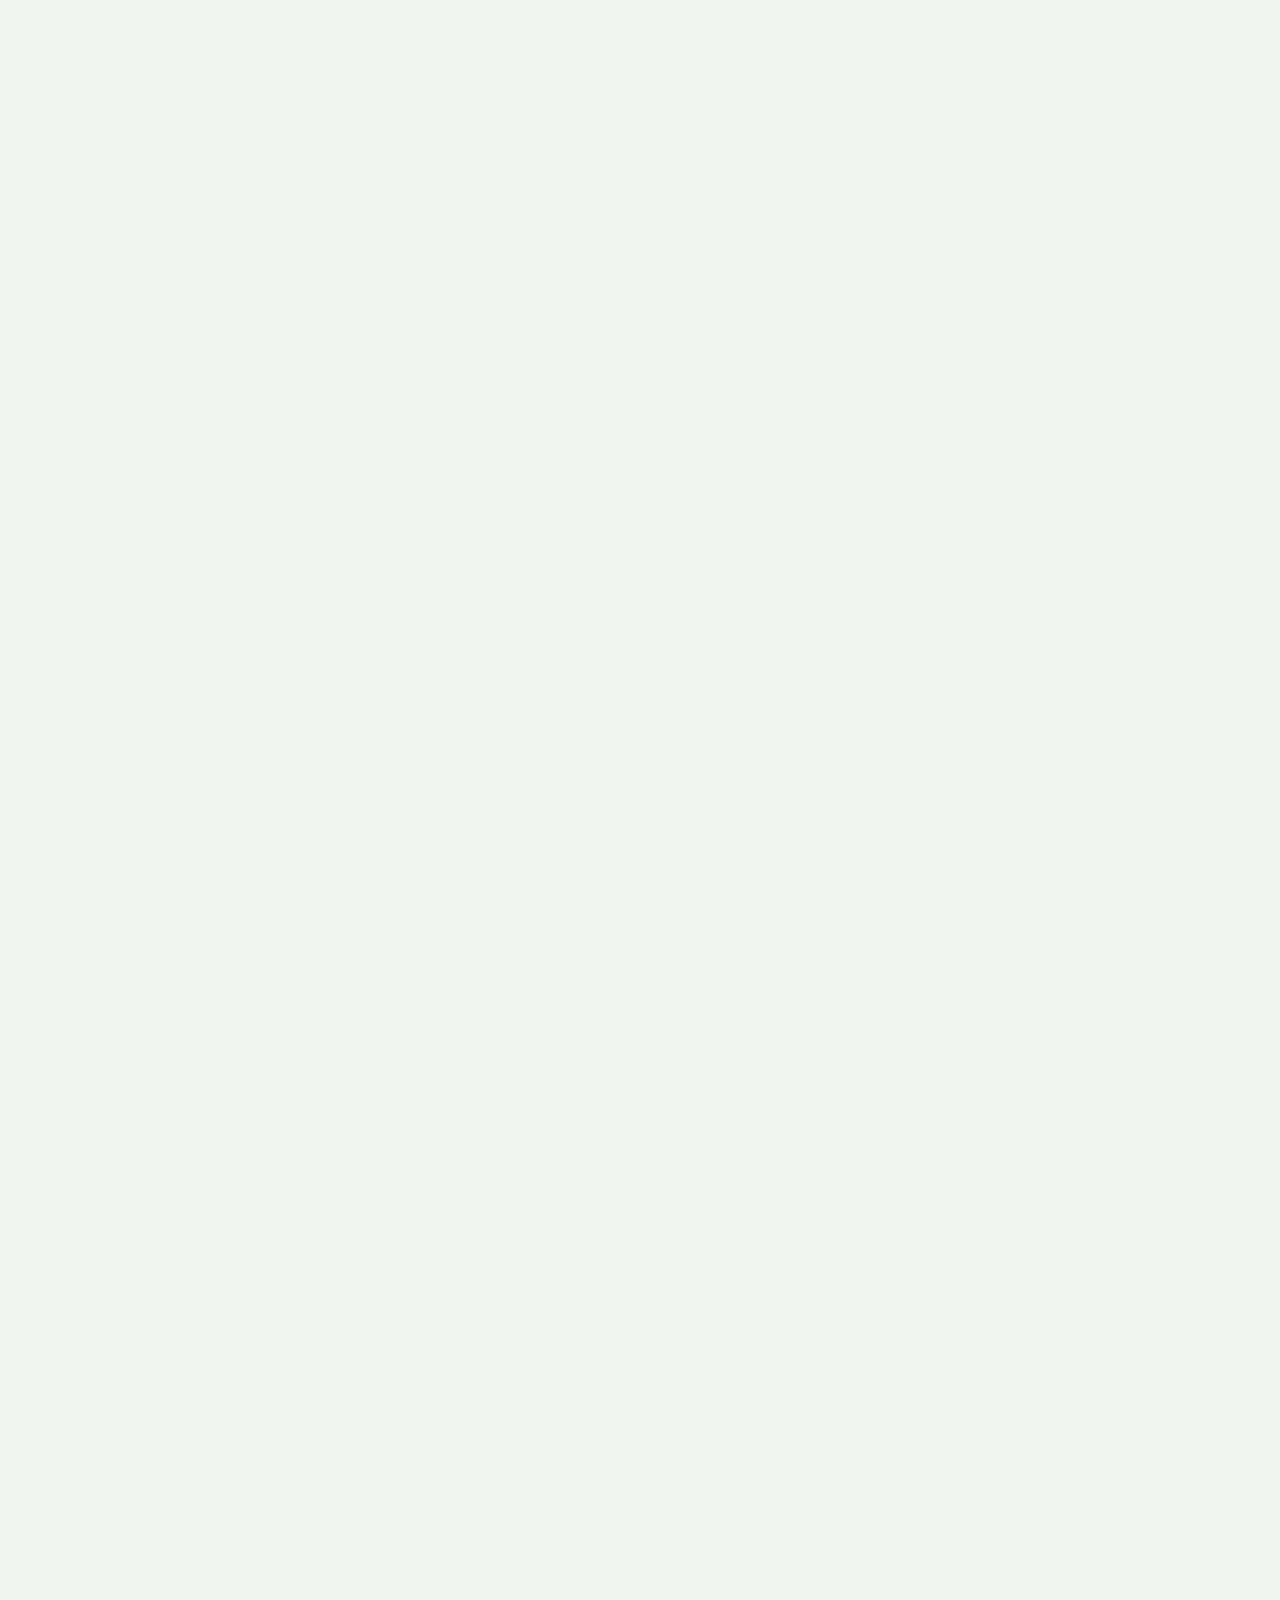
==== commit 6e5eab29: "Update catering.html" ====
--- a/catering.html
+++ b/catering.html
@@ -641,154 +641,6 @@
         }
         .extra-img-node:hover img {
             transform: scale(1.05);
-        }
-
-        /* ── LIVE MEAL STATUS BANNER (enhanced) ── */
-        .meal-status-bar {
-            background: white;
-            border-bottom: 1px solid var(--border-soft);
-            padding: 14px 40px;
-            display: flex;
-            align-items: center;
-            justify-content: space-between;
-            gap: 20px;
-            flex-wrap: wrap;
-            border-radius: 0 0 24px 24px;
-            box-shadow: 0 4px 12px rgba(0, 0, 0, 0.02);
-            margin-top: -8px;
-            position: relative;
-            z-index: 5;
-        }
-        .meal-status-left {
-            display: flex;
-            align-items: center;
-            gap: 12px;
-            font-size: 0.88rem;
-            color: #445953;
-            font-weight: 500;
-        }
-        .meal-status-left i {
-            color: var(--accent-emerald);
-        }
-        .meal-status-dot {
-            width: 9px;
-            height: 9px;
-            border-radius: 50%;
-            background: #22c55e;
-            box-shadow: 0 0 0 3px rgba(34, 197, 94, 0.2);
-            animation: pulse-dot 2s infinite;
-            flex-shrink: 0;
-        }
-        .meal-status-dot.closed {
-            background: #ef4444;
-            box-shadow: 0 0 0 3px rgba(239, 68, 68, 0.2);
-        }
-        @keyframes pulse-dot {
-            0%,
-            100% {
-                box-shadow: 0 0 0 3px rgba(34, 197, 94, 0.2);
-            }
-            50% {
-                box-shadow: 0 0 0 6px rgba(34, 197, 94, 0.08);
-            }
-        }
-        #liveStatusText {
-            font-weight: 700;
-            color: var(--deep-teal);
-        }
-        .live-clock {
-            font-size: 0.82rem;
-            color: #5c6e69;
-            font-weight: 500;
-            display: flex;
-            align-items: center;
-            gap: 8px;
-        }
-        #liveClock {
-            font-weight: 700;
-            color: var(--accent-emerald);
-        }
-
-        /* ── CAMPUS DAY TIMELINE (new) ── */
-        .timeline-wrap {
-            background: white;
-            border-radius: 32px;
-            padding: 36px 44px;
-            box-shadow: var(--shadow-3d-flat);
-            border: 1px solid var(--border-soft);
-            margin-top: 0;
-        }
-        .timeline-title {
-            font-size: 1rem;
-            font-weight: 700;
-            color: var(--deep-teal);
-            margin-bottom: 28px;
-            display: flex;
-            align-items: center;
-            gap: 8px;
-        }
-        .timeline-title i {
-            color: var(--accent-emerald);
-        }
-        .timeline-track {
-            position: relative;
-            height: 8px;
-            background: #edf3ef;
-            border-radius: 8px;
-            margin-bottom: 10px;
-        }
-        .timeline-now-marker {
-            position: absolute;
-            top: -8px;
-            width: 2px;
-            height: 24px;
-            background: #ef4444;
-            border-radius: 2px;
-            transition: left 1s linear;
-            z-index: 4;
-        }
-        .timeline-now-marker::before {
-            content: 'NOW';
-            position: absolute;
-            top: -18px;
-            left: 50%;
-            transform: translateX(-50%);
-            font-size: 0.55rem;
-            font-weight: 800;
-            color: #ef4444;
-            letter-spacing: 0.5px;
-            white-space: nowrap;
-        }
-        .timeline-segment {
-            position: absolute;
-            height: 100%;
-            border-radius: 6px;
-            opacity: 0.85;
-        }
-        .timeline-rows {
-            display: flex;
-            flex-direction: column;
-            gap: 18px;
-        }
-        .timeline-row {
-            display: grid;
-            grid-template-columns: 130px 1fr;
-            align-items: center;
-            gap: 16px;
-        }
-        .timeline-row-label {
-            font-size: 0.8rem;
-            font-weight: 600;
-            color: #445953;
-            white-space: nowrap;
-        }
-        .timeline-hours {
-            display: flex;
-            justify-content: space-between;
-            font-size: 0.68rem;
-            color: #8ea89f;
-            margin-top: 4px;
-            font-weight: 500;
         }
 
         /* ── FOOTER ── */
@@ -1009,19 +861,6 @@
                 font-size: 0.85rem;
                 border-radius: 12px;
             }
-            .meal-status-bar {
-                padding: 12px 20px;
-            }
-            .timeline-wrap {
-                padding: 24px 20px;
-            }
-            .timeline-row {
-                grid-template-columns: 90px 1fr;
-                gap: 10px;
-            }
-            .timeline-row-label {
-                font-size: 0.72rem;
-            }
             .back-to-top {
                 bottom: 20px;
                 right: 20px;
@@ -1061,7 +900,7 @@
         </div>
     </nav>
 
-    <!-- HERO (notice bar removed – index only) -->
+    <!-- HERO -->
     <section class="hero-ram">
         <div class="hero-slideshow-container">
             <div class="hero-slide active" style="background-image: url('assests/catering/GH-3b.jpg');"></div>
@@ -1071,21 +910,21 @@
 
         <div class="hero-card">
             <h1>Catering Services</h1>
-            <p>The Colaba campus of TIFR has several eateries which collectively provide dining services from 8:00 AM in the morning to 2:00 AM in the early morning to staff, residents, and guests. In addition, the guesthouse provides specialised in-house menu options inside the Guest House.</p>
+            <p>The Colaba campus of TIFR has several eateries which collectively provide dining services from 8:00 AM in the morning to 2:00 AM in the early morning to staff, residents, and guests[cite: 5]. In addition, the guesthouse provides specialised in-house menu options inside the Guest House[cite: 5].</p>
 
             <div class="connect-strip">
                 <div class="connect-node">
                     <i class="fa-solid fa-bowl-food"></i>
                     <div>
                         <h4>Campus Service Window</h4>
-                        <p>08:00 AM — 02:00 AM</p>
+                        <p>08:00 AM — 02:00 AM[cite: 5]</p>
                     </div>
                 </div>
                 <div class="connect-node">
                     <i class="fa-solid fa-mug-saucer"></i>
                     <div>
                         <h4>GuestHouse Kitchen</h4>
-                        <p>In-house Resident Dining</p>
+                        <p>In-house Resident Dining[cite: 5]</p>
                     </div>
                 </div>
             </div>
@@ -1098,18 +937,6 @@
     </section>
 
     <div id="content-below"></div>
-
-    <!-- ─── LIVE MEAL STATUS BANNER (enhanced) ─── -->
-    <div class="meal-status-bar">
-        <div class="meal-status-left">
-            <span class="meal-status-dot" id="statusDot"></span>
-            <span>🍽️ Current Meal Status:</span>
-            <span id="liveStatusText">Checking…</span>
-        </div>
-        <div class="live-clock">
-            <i class="fa-regular fa-clock"></i> Campus Time: <span id="liveClock">--:--:--</span>
-        </div>
-    </div>
 
     <!-- ─── IN-HOUSE DINING ─── -->
     <section class="section-wrap" id="in-house">
@@ -1122,8 +949,8 @@
                     <i class="fa-solid fa-egg"></i>
                     <div>
                         <h3>Breakfast Service</h3>
-                        <p><strong>Timings:</strong> 8:00 AM — 10:00 AM</p>
-                        <p style="color: #64748b; font-size: 0.85rem; margin-top: 4px;">Charges are conveniently inclusive in the standard room rent allocation.</p>
+                        <p><strong>Timings:</strong> 8:00 AM — 10:00 AM[cite: 5]</p>
+                        <p style="color: #64748b; font-size: 0.85rem; margin-top: 4px;">Charges are conveniently inclusive in the standard room rent allocation[cite: 5].</p>
                     </div>
                 </div>
 
@@ -1131,7 +958,7 @@
                     <i class="fa-solid fa-circle-xmark" style="color: #ef4444;"></i>
                     <div>
                         <h3 style="color: #991b1b;">Lunch Service Notice</h3>
-                        <p style="color: #7f1d1d; font-size: 0.9rem;">Lunch is not provided in the Guesthouse Cafeteria space. Guests are welcome to utilise other active canteens on campus.</p>
+                        <p style="color: #7f1d1d; font-size: 0.9rem;">Lunch is not provided in the Guesthouse Cafeteria space[cite: 5]. Guests are welcome to utilise other active canteens on campus[cite: 5].</p>
                     </div>
                 </div>
 
@@ -1139,11 +966,11 @@
                     <i class="fa-solid fa-cloud-moon"></i>
                     <div>
                         <h3>Dinner Service (Prior Request)</h3>
-                        <p><strong>Timings:</strong> 8:00 PM — 9:30 PM</p>
-                        <p style="color: #64748b; font-size: 0.85rem; margin-top: 4px; margin-bottom: 10px;">Available on prior notice request submitted at the front desk before 6:30 PM daily.</p>
+                        <p><strong>Timings:</strong> 8:00 PM — 9:30 PM[cite: 5]</p>
+                        <p style="color: #64748b; font-size: 0.85rem; margin-top: 4px; margin-bottom: 10px;">Available on prior notice request submitted at the front desk before 6:30 PM daily[cite: 5].</p>
                         <div class="price-badge-container">
-                            <span class="price-tag">Veg: ₹100</span>
-                            <span class="price-tag">Non-Veg: ₹125</span>
+                            <span class="price-tag">Veg: ₹100[cite: 5]</span>
+                            <span class="price-tag">Non-Veg: ₹125[cite: 5]</span>
                         </div>
                     </div>
                 </div>
@@ -1167,11 +994,11 @@
                 </div>
                 <div class="eatery-details">
                     <h3><i class="fa-solid fa-stroopwafel"></i> West Canteen</h3>
-                    <p class="loc-text">Main Building, Ground Floor</p>
+                    <p class="loc-text">Main Building, Ground Floor[cite: 5]</p>
                     <div class="timing-pill-box">
-                        <div class="time-pill"><span>Breakfast & Snacks</span><strong>8:15 AM - 12:00 PM</strong></div>
-                        <div class="time-pill"><span>Lunch Allocation</span><strong>12:15 PM - 2:15 PM</strong></div>
-                        <div class="time-pill"><span>Beverages & Snacks</span><strong>3:30 PM - 6:00 PM</strong></div>
+                        <div class="time-pill"><span>Breakfast & Snacks</span><strong>8:15 AM - 12:00 PM[cite: 5]</strong></div>
+                        <div class="time-pill"><span>Lunch Allocation</span><strong>12:15 PM - 2:15 PM[cite: 5]</strong></div>
+                        <div class="time-pill"><span>Beverages & Snacks</span><strong>3:30 PM - 6:00 PM[cite: 5]</strong></div>
                     </div>
                 </div>
             </div>
@@ -1182,13 +1009,13 @@
                 </div>
                 <div class="eatery-details">
                     <h3><i class="fa-solid fa-bowl-rice"></i> East Canteen</h3>
-                    <p class="loc-text">Main Building, Ground Floor</p>
+                    <p class="loc-text">Main Building, Ground Floor[cite: 5]</p>
                     <div class="timing-pill-box">
-                        <div class="time-pill"><span>Early Breakfast</span><strong>7:30 AM - 8:00 AM</strong></div>
-                        <div class="time-pill"><span>Late Breakfast Track</span><strong>9:30 AM - 10:00 AM</strong></div>
-                        <div class="time-pill"><span>Lunch Window</span><strong>12:00 PM - 2:00 PM</strong></div>
-                        <div class="time-pill"><span>Beverages & Snacks</span><strong>3:30 PM - 4:15 PM</strong></div>
-                        <div class="time-pill"><span>Dinner Service</span><strong>7:00 PM - 8:30 PM</strong></div>
+                        <div class="time-pill"><span>Early Breakfast</span><strong>7:30 AM - 8:00 AM[cite: 5]</strong></div>
+                        <div class="time-pill"><span>Late Breakfast Track</span><strong>9:30 AM - 10:00 AM[cite: 5]</strong></div>
+                        <div class="time-pill"><span>Lunch Window</span><strong>12:00 PM - 2:00 PM[cite: 5]</strong></div>
+                        <div class="time-pill"><span>Beverages & Snacks</span><strong>3:30 PM - 4:15 PM[cite: 5]</strong></div>
+                        <div class="time-pill"><span>Dinner Service</span><strong>7:00 PM - 8:30 PM[cite: 5]</strong></div>
                     </div>
                 </div>
             </div>
@@ -1199,63 +1026,14 @@
                 </div>
                 <div class="eatery-details">
                     <h3><i class="fa-solid fa-pepper-hot"></i> Jagdish Canteen</h3>
-                    <p class="loc-text">Ground Floor, Jagdish House (Housing Colony Extn. 2155)</p>
+                    <p class="loc-text">Ground Floor, Jagdish House (Housing Colony Extn. 2155)[cite: 5]</p>
                     <div class="timing-pill-box">
                         <div class="time-pill">
                             <span>Continuous Service</span>
-                            <strong>8:00 AM - 1:45 AM</strong>
+                            <strong>8:00 AM - 1:45 AM[cite: 5]</strong>
                         </div>
-                        <p style="font-size: 0.78rem; color: #5c6e69; line-height: 1.4; padding: 4px 2px;">Provides a versatile all-day and late-night array of meals, light refreshments, hot beverages, and traditional snacks.</p>
+                        <p style="font-size: 0.78rem; color: #5c6e69; line-height: 1.4; padding: 4px 2px;">Provides a versatile all-day and late-night array of meals, light refreshments, hot beverages, and traditional snacks[cite: 5].</p>
                     </div>
-                </div>
-            </div>
-        </div>
-    </section>
-
-    <!-- ─── CAMPUS DAY TIMELINE (new feature) ─── -->
-    <section class="section-wrap" style="padding-top: 20px;">
-        <div class="section-badge"><i class="fa-regular fa-calendar-circle-plus"></i> Campus Rhythm</div>
-        <h2 class="section-head">Today's Dining Timeline</h2>
-        <div class="timeline-wrap">
-            <div class="timeline-title"><i class="fa-regular fa-clock"></i> Service Flow – Colaba Campus</div>
-            <div class="timeline-track" id="timelineTrack">
-                <div class="timeline-segment" style="left:0%; width:18%; background:#86b9a0;"></div>
-                <div class="timeline-segment" style="left:18%; width:12%; background:#4f9a7a;"></div>
-                <div class="timeline-segment" style="left:30%; width:16%; background:#86b9a0;"></div>
-                <div class="timeline-segment" style="left:46%; width:10%; background:#c9a87c;"></div>
-                <div class="timeline-segment" style="left:56%; width:18%; background:#86b9a0;"></div>
-                <div class="timeline-segment" style="left:74%; width:8%; background:#4f9a7a;"></div>
-                <div class="timeline-segment" style="left:82%; width:18%; background:#c9a87c;"></div>
-                <div class="timeline-now-marker" id="nowMarker" style="left:10%;"></div>
-            </div>
-            <div class="timeline-hours">
-                <span>08:00</span>
-                <span>10:00</span>
-                <span>12:00</span>
-                <span>14:00</span>
-                <span>16:00</span>
-                <span>18:00</span>
-                <span>20:00</span>
-                <span>22:00</span>
-                <span>00:00</span>
-                <span>02:00</span>
-            </div>
-            <div class="timeline-rows" style="margin-top:16px;">
-                <div class="timeline-row">
-                    <span class="timeline-row-label"><i class="fa-regular fa-sun"></i> Breakfast</span>
-                    <span style="font-size:0.8rem; color:#23423a;">West / East / Jagdish</span>
-                </div>
-                <div class="timeline-row">
-                    <span class="timeline-row-label"><i class="fa-regular fa-sun-haze"></i> Lunch</span>
-                    <span style="font-size:0.8rem; color:#23423a;">West (12:15–2:15) · East (12:00–2:00)</span>
-                </div>
-                <div class="timeline-row">
-                    <span class="timeline-row-label"><i class="fa-regular fa-moon"></i> Dinner</span>
-                    <span style="font-size:0.8rem; color:#23423a;">East (7:00–8:30) · GuestHouse (8:00–9:30, prior req)</span>
-                </div>
-                <div class="timeline-row">
-                    <span class="timeline-row-label"><i class="fa-regular fa-moon-stars"></i> Late Night</span>
-                    <span style="font-size:0.8rem; color:#23423a;">Jagdish (8:00 AM – 1:45 AM) · snacks & beverages</span>
                 </div>
             </div>
         </div>
@@ -1402,56 +1180,6 @@
         // ─── Hero float ───
         gsap.to('.hero-card', { y: -6, duration: 3, repeat: -1, yoyo: true, ease: "power1.inOut" });
 
-        // ─── LIVE CLOCK & MEAL STATUS (enhanced) ───
-        function updateClockAndStatus() {
-            const now = new Date();
-            const hours = String(now.getHours()).padStart(2, '0');
-            const mins = String(now.getMinutes()).padStart(2, '0');
-            const secs = String(now.getSeconds()).padStart(2, '0');
-            document.getElementById('liveClock').textContent = `${hours}:${mins}:${secs}`;
-
-            // meal status logic (based on current time)
-            const h = now.getHours();
-            const m = now.getMinutes();
-            const time = h + m / 60;
-            const statusEl = document.getElementById('liveStatusText');
-            const dot = document.getElementById('statusDot');
-
-            let status = '';
-            let isOpen = false;
-            if (time >= 8.0 && time < 10.0) { status = '🍳 Breakfast (GuestHouse, West, East, Jagdish)';
-                isOpen = true; } else if (time >= 10.0 && time < 12.0) { status = '☕ Snacks & Beverages (West, Jagdish)';
-                isOpen = true; } else if (time >= 12.0 && time < 14.15) { status = '🥘 Lunch (West, East, Jagdish)';
-                isOpen = true; } else if (time >= 14.15 && time < 15.30) { status = '☕ Afternoon Refreshments (Jagdish)';
-                isOpen = true; } else if (time >= 15.30 && time < 19.0) { status = '☕ Snacks & Beverages (West, Jagdish)';
-                isOpen = true; } else if (time >= 19.0 && time < 20.30) { status = '🍛 Dinner (East, Jagdish)';
-                isOpen = true; } else if (time >= 20.30 && time < 21.30) { status = '🍽️ Dinner (GuestHouse – prior req, Jagdish)';
-                isOpen = true; } else if (time >= 21.30 && time < 23.59) { status = '🌙 Late Night (Jagdish)';
-                isOpen = true; } else if (time >= 0.0 && time < 1.45) { status = '🌙 Late Night (Jagdish)';
-                isOpen = true; } else { status = '⏸️ Limited service (check Jagdish)'; isOpen = false; }
-
-            statusEl.textContent = status;
-            dot.className = 'meal-status-dot' + (isOpen ? '' : ' closed');
-        }
-
-        updateClockAndStatus();
-        setInterval(updateClockAndStatus, 1000);
-
-        // ─── Timeline now-marker (runs every minute) ───
-        function updateTimelineMarker() {
-            const now = new Date();
-            const h = now.getHours();
-            const m = now.getMinutes();
-            // map 8:00 = 0%, 2:00 (next day) = 100%
-            let minutesSince8 = (h - 8) * 60 + m;
-            if (minutesSince8 < 0) minutesSince8 += 24 * 60; // wrap
-            const totalMinutes = 18 * 60; // 8am – 2am = 18h
-            const pct = Math.min(100, (minutesSince8 / totalMinutes) * 100);
-            document.getElementById('nowMarker').style.left = pct + '%';
-        }
-        updateTimelineMarker();
-        setInterval(updateTimelineMarker, 60000);
-
         // ─── body fade-in ───
         document.getElementById('pageBody').style.opacity = '1';
     </script>
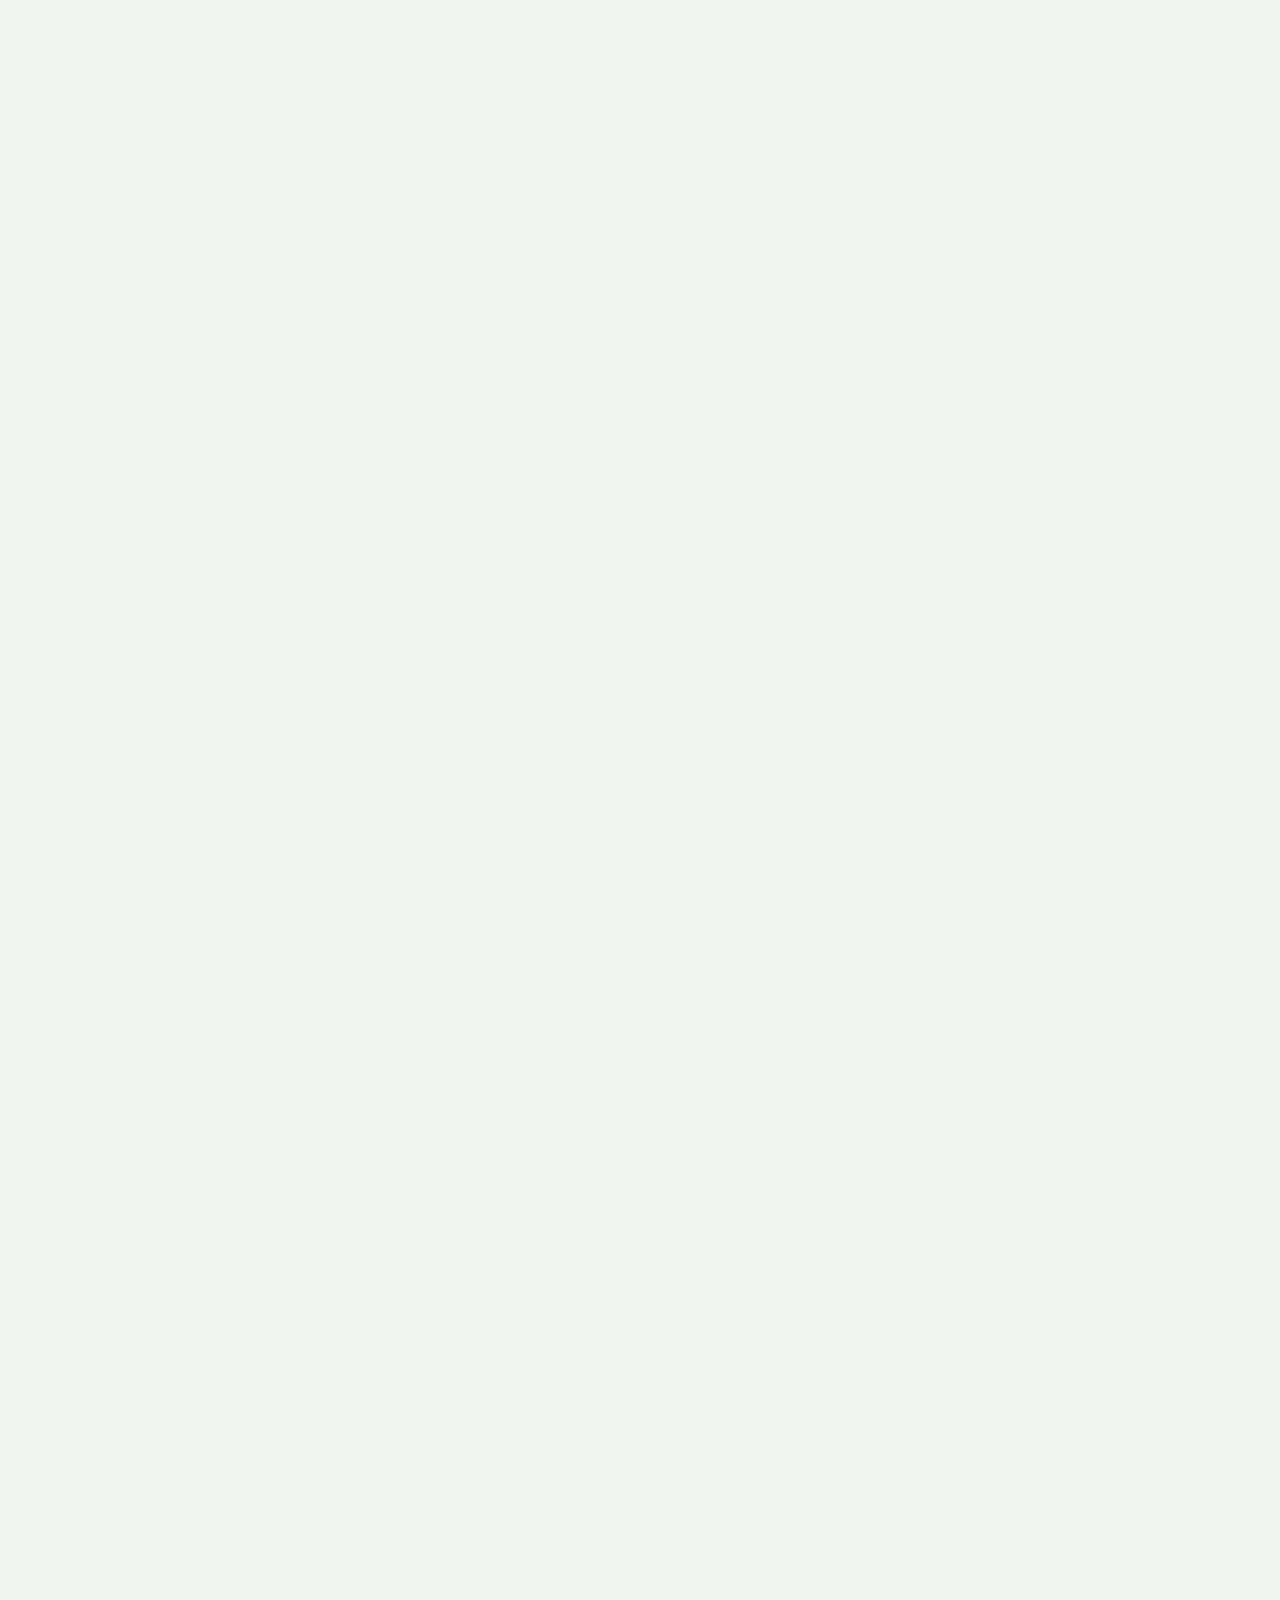
==== commit 8e97291c: "Refactor styles for improved clarity and layout" ====
--- a/catering.html
+++ b/catering.html
@@ -215,8 +215,9 @@
             display: flex;
             align-items: center;
             justify-content: center;
-            border-radius: 0 0 50px 50px;
-            padding: 140px 20px 80px;
+            border-radius: 50px;
+            margin-top: 130px; 
+            padding: 60px 20px 80px;
             box-shadow: var(--shadow-3d-raised);
             overflow: hidden;
         }
@@ -233,8 +234,10 @@
             background-size: cover;
             background-position: center;
             opacity: 0;
-            transform: scale(1.08);
+            transform: scale(1.04);
             transition: opacity 1.5s ease-in-out, transform 12s linear;
+            image-rendering: -webkit-optimize-contrast; /* Ensures high clarity */
+            backface-visibility: hidden;
         }
 
         .hero-slide.active {
@@ -242,18 +245,19 @@
             transform: scale(1);
         }
 
+        /* Adjusted values from 0.35/0.55 down to 0.20/0.35 for pristine clarity */
         .hero-ram::after {
             content: '';
             position: absolute;
             inset: 0;
-            background: linear-gradient(rgba(3, 20, 17, 0.35), rgba(5, 33, 28, 0.55));
+            background: linear-gradient(rgba(3, 20, 17, 0.20), rgba(5, 33, 28, 0.35));
             z-index: 2;
         }
 
         .hero-card {
             max-width: 860px;
             width: 100%;
-            background: rgba(5, 33, 28, 0.55);
+            background: rgba(5, 33, 28, 0.65); /* Slightly darker card text base for clarity against clear bg */
             backdrop-filter: blur(24px);
             -webkit-backdrop-filter: blur(24px);
             padding: 48px 56px;
@@ -271,7 +275,7 @@
         .hero-card h1 {
             font-size: 3.4rem;
             font-weight: 800;
-            letter-spacing: -1.5px;
+            letter-spacing: -1px;
             line-height: 1.15;
             margin-bottom: 18px;
             background: linear-gradient(120deg, #ffffff, #e3fcf1);
@@ -355,19 +359,9 @@
         }
 
         @keyframes bounceArrow {
-            0%,
-            20%,
-            50%,
-            80%,
-            100% {
-                transform: translateY(0);
-            }
-            40% {
-                transform: translateY(-6px);
-            }
-            60% {
-                transform: translateY(-3px);
-            }
+            0%, 20%, 50%, 80%, 100% { transform: translateY(0); }
+            40% { transform: translateY(-6px); }
+            60% { transform: translateY(-3px); }
         }
 
         /* ── SECTION WRAPPERS ── */
@@ -730,64 +724,36 @@
         }
 
         @keyframes zoomEffect {
-            from {
-                transform: scale(0.95);
-                opacity: 0;
-            }
-            to {
-                transform: scale(1);
-                opacity: 1;
-            }
+            from { transform: scale(0.95); opacity: 0; }
+            to { transform: scale(1); opacity: 1; }
         }
 
         /* ── RESPONSIVE ── */
         @media (max-width: 1200px) {
-            .eateries-deck {
-                grid-template-columns: repeat(2, 1fr);
-            }
-            .extra-gallery {
-                grid-template-columns: repeat(2, 1fr);
-            }
+            .eateries-deck { grid-template-columns: repeat(2, 1fr); }
+            .extra-gallery { grid-template-columns: repeat(2, 1fr); }
         }
 
         @media (max-width: 1024px) {
-            .bento-cafeteria,
-            .eateries-deck {
-                grid-template-columns: 1fr !important;
-            }
-            .footer-flex {
-                flex-direction: column;
-                align-items: flex-start;
-                gap: 20px;
-            }
-            .footer-info-side {
-                flex-direction: column;
-                width: 100%;
-            }
+            .bento-cafeteria, .eateries-deck { grid-template-columns: 1fr !important; }
+            .footer-flex { flex-direction: column; align-items: flex-start; gap: 20px; }
+            .footer-info-side { flex-direction: column; width: 100%; }
 
             .hero-ram {
                 min-height: 55vh;
-                padding-top: 130px;
-                border-radius: 0 0 35px 35px;
+                margin-top: 105px;
+                padding-top: 40px;
+                border-radius: 35px;
             }
 
             .hero-card {
                 padding: 36px 24px;
                 border-radius: 28px;
             }
-            .hero-card h1 {
-                font-size: 2.4rem;
-            }
-            .hero-card p {
-                font-size: 1rem;
-            }
-            .connect-strip {
-                grid-template-columns: 1fr;
-            }
-
-            .section-wrap {
-                padding: 70px 20px;
-            }
+            .hero-card h1 { font-size: 2.4rem; }
+            .hero-card p { font-size: 1rem; }
+            .connect-strip { grid-template-columns: 1fr; }
+            .section-wrap { padding: 70px 20px; }
 
             .nav-master {
                 padding: 12px 24px;
@@ -796,17 +762,9 @@
                 border-radius: 24px;
             }
 
-            .logo-brand {
-                font-size: 1.2rem;
-            }
-            .tifr-logo {
-                width: 48px;
-                height: 48px;
-            }
-
-            .mobile-toggle {
-                display: block;
-            }
+            .logo-brand { font-size: 1.2rem; }
+            .tifr-logo { width: 48px; height: 48px; }
+            .mobile-toggle { display: block; }
 
             .nav-links {
                 position: fixed;
@@ -840,39 +798,16 @@
                 width: 100%;
                 border-bottom: 1px solid #ebf2ee;
             }
-
-            .nav-links a:after {
-                display: none;
-            }
-
-            .img-holder-3d {
-                min-height: 240px;
-                margin-top: 8px;
-            }
-            .footer-ultimate {
-                border-radius: 32px 32px 0 0;
-                padding: 32px 20px 20px;
-            }
-            .footer-ultimate h2 {
-                font-size: 1.5rem !important;
-            }
-            .contact-pill {
-                padding: 12px 16px;
-                font-size: 0.85rem;
-                border-radius: 12px;
-            }
-            .back-to-top {
-                bottom: 20px;
-                right: 20px;
-                width: 42px;
-                height: 42px;
-            }
+            .nav-links a:after { display: none; }
+            .img-holder-3d { min-height: 240px; margin-top: 8px; }
+            .footer-ultimate { border-radius: 32px 32px 0 0; padding: 32px 20px 20px; }
+            .footer-ultimate h2 { font-size: 1.5rem !important; }
+            .contact-pill { padding: 12px 16px; font-size: 0.85rem; border-radius: 12px; }
+            .back-to-top { bottom: 20px; right: 20px; width: 42px; height: 42px; }
         }
 
         @media (max-width: 768px) {
-            .extra-gallery {
-                grid-template-columns: 1fr 1fr;
-            }
+            .extra-gallery { grid-template-columns: 1fr 1fr; }
         }
     </style>
 </head>
@@ -1155,8 +1090,7 @@
                 lightbox.style.display = 'flex';
                 lightboxImg.src = img.src;
                 document.body.style.overflow = 'hidden';
-                gsap.fromTo(lightboxImg, { scale: 0.95, opacity: 0 }, { scale: 1, opacity: 1, duration: 0.35,
-                    ease: "power3.out" });
+                gsap.fromTo(lightboxImg, { scale: 0.95, opacity: 0 }, { scale: 1, opacity: 1, duration: 0.35, ease: "power3.out" });
             });
         });
 
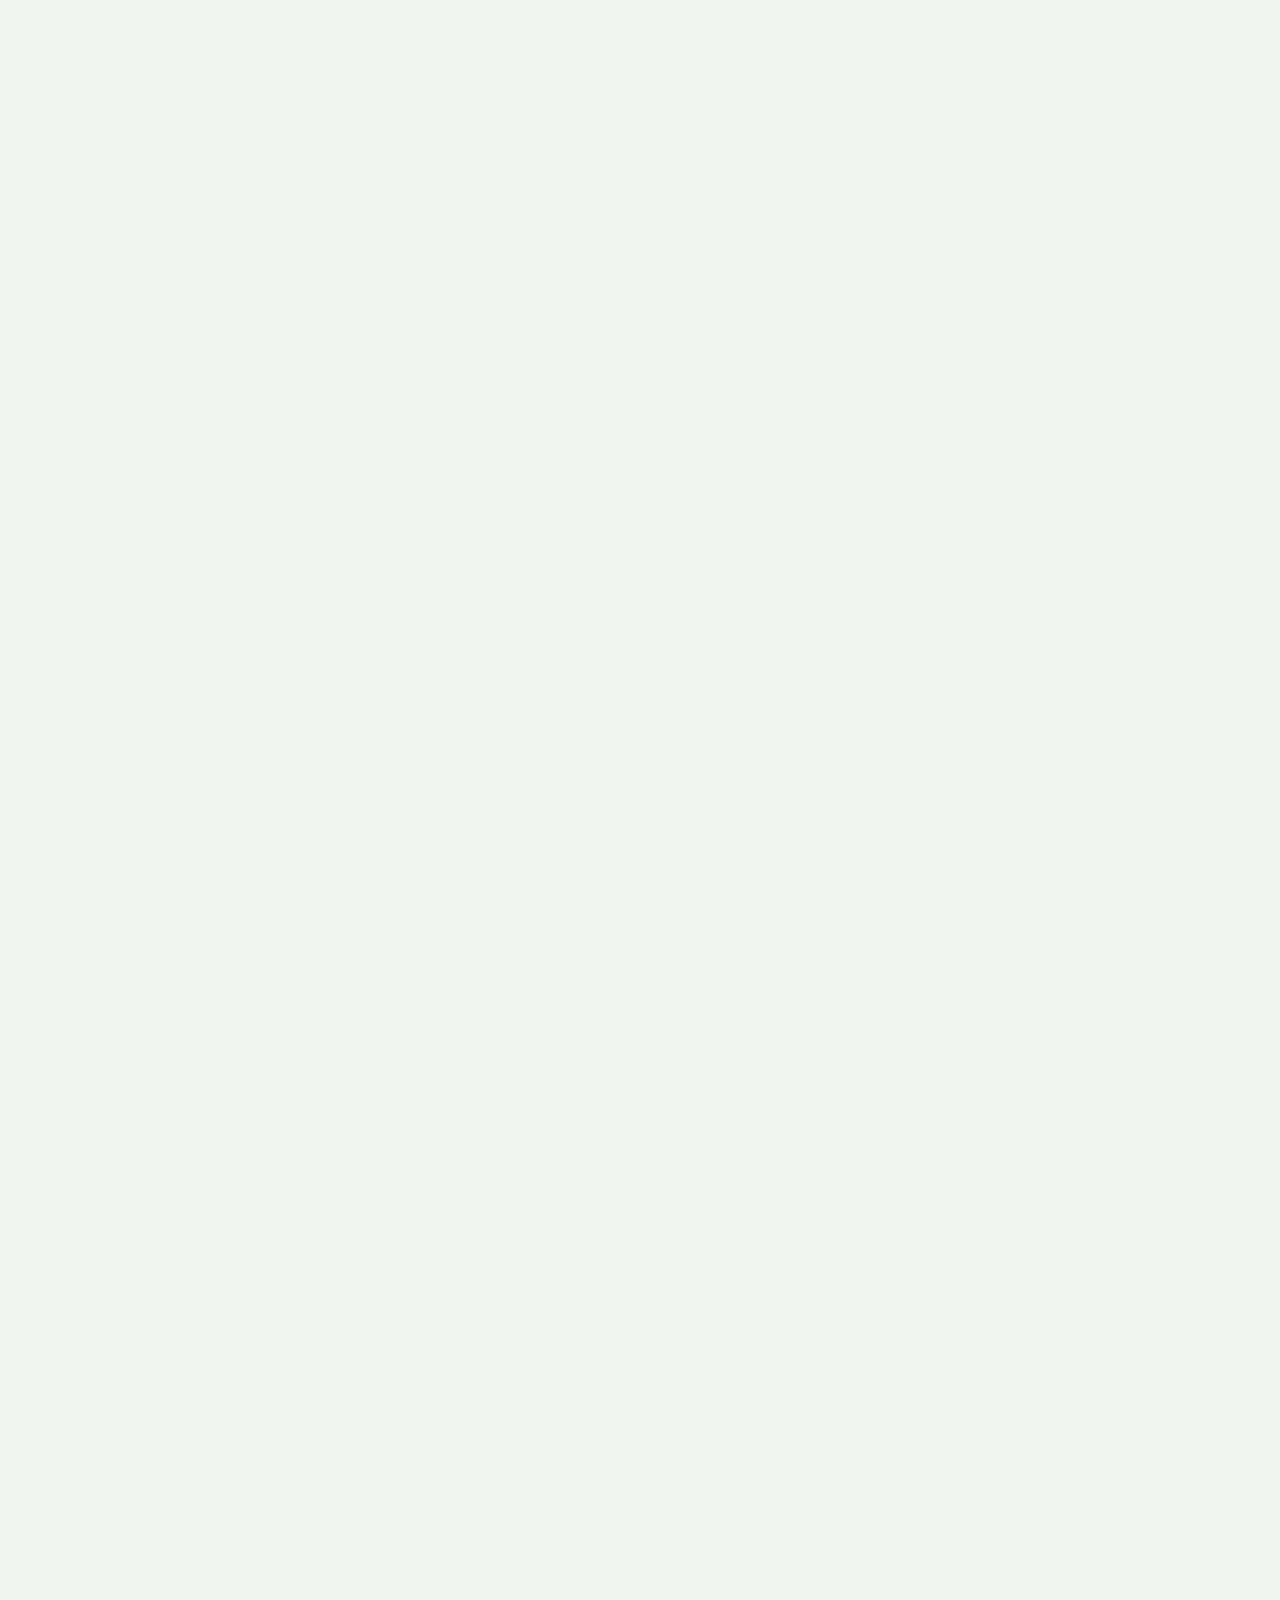
==== commit 7f6d6c6d: "Update catering.html" ====
--- a/catering.html
+++ b/catering.html
@@ -208,16 +208,16 @@
             padding: 4px;
         }
 
-        /* ── HERO ── */
+        /* ── HERO BANNER (REDUCED SIZE) ── */
         .hero-ram {
-            min-height: 70vh;
+            min-height: 35vh;
             position: relative;
             display: flex;
             align-items: center;
             justify-content: center;
             border-radius: 50px;
             margin-top: 130px; 
-            padding: 60px 20px 80px;
+            padding: 40px;
             box-shadow: var(--shadow-3d-raised);
             overflow: hidden;
         }
@@ -236,7 +236,7 @@
             opacity: 0;
             transform: scale(1.04);
             transition: opacity 1.5s ease-in-out, transform 12s linear;
-            image-rendering: -webkit-optimize-contrast; /* Ensures high clarity */
+            image-rendering: -webkit-optimize-contrast;
             backface-visibility: hidden;
         }
 
@@ -245,130 +245,85 @@
             transform: scale(1);
         }
 
-        /* Adjusted values from 0.35/0.55 down to 0.20/0.35 for pristine clarity */
         .hero-ram::after {
             content: '';
             position: absolute;
             inset: 0;
-            background: linear-gradient(rgba(3, 20, 17, 0.20), rgba(5, 33, 28, 0.35));
+            background: linear-gradient(rgba(3, 20, 17, 0.25), rgba(5, 33, 28, 0.45));
             z-index: 2;
         }
 
         .hero-card {
-            max-width: 860px;
+            max-width: 960px;
             width: 100%;
-            background: rgba(5, 33, 28, 0.65); /* Slightly darker card text base for clarity against clear bg */
-            backdrop-filter: blur(24px);
-            -webkit-backdrop-filter: blur(24px);
-            padding: 48px 56px;
-            border-radius: 36px;
             text-align: center;
             color: white;
-            border: 1px solid rgba(255, 255, 255, 0.25);
-            box-shadow: var(--shadow-3d-deep);
-            transform-style: preserve-3d;
-            perspective: 1000px;
             position: relative;
             z-index: 3;
         }
 
         .hero-card h1 {
-            font-size: 3.4rem;
+            font-size: 3rem;
             font-weight: 800;
             letter-spacing: -1px;
-            line-height: 1.15;
-            margin-bottom: 18px;
+            margin-bottom: 10px;
             background: linear-gradient(120deg, #ffffff, #e3fcf1);
             -webkit-background-clip: text;
             background-clip: text;
             color: transparent;
-            transform: translateZ(40px);
         }
 
         .hero-card p {
             font-size: 1.1rem;
             line-height: 1.6;
-            opacity: 0.95;
-            font-weight: 400;
-            transform: translateZ(25px);
-            margin-bottom: 12px;
+            opacity: 0.85;
+            max-width: 720px;
+            margin: 0 auto;
         }
 
         .connect-strip {
-            display: grid;
-            grid-template-columns: repeat(2, 1fr);
-            gap: 16px;
-            margin-top: 28px;
+            display: flex;
+            justify-content: center;
+            gap: 24px;
+            margin-top: 20px;
+        }
+
+        .connect-node {
+            background: rgba(255, 255, 255, 0.08);
+            border: 1px solid rgba(255, 255, 255, 0.15);
+            backdrop-filter: blur(12px);
+            -webkit-backdrop-filter: blur(12px);
+            padding: 10px 20px;
+            border-radius: 20px;
+            display: flex;
+            align-items: center;
+            gap: 12px;
             text-align: left;
         }
 
-        .connect-node {
-            background: rgba(255, 255, 255, 0.1);
-            border: 1px solid rgba(255, 255, 255, 0.18);
-            padding: 16px 22px;
-            border-radius: 20px;
-            display: flex;
-            align-items: center;
-            gap: 16px;
-            transform: translateZ(20px);
-        }
-
         .connect-node i {
-            font-size: 1.5rem;
+            font-size: 1.2rem;
             color: #a8e6cc;
         }
         .connect-node div h4 {
-            font-size: 0.72rem;
+            font-size: 0.65rem;
             text-transform: uppercase;
-            letter-spacing: 1.5px;
+            letter-spacing: 1px;
             color: #a8e6cc;
             font-weight: 700;
         }
         .connect-node div p {
-            font-size: 1rem;
-            font-weight: 700;
-            margin-top: 3px;
+            font-size: 0.9rem;
+            font-weight: 600;
+            margin-top: 1px;
             color: white;
-        }
-
-        .scroll-indicator {
-            position: absolute;
-            bottom: 24px;
-            left: 50%;
-            transform: translateX(-50%);
-            display: flex;
-            flex-direction: column;
-            align-items: center;
-            gap: 4px;
-            color: rgba(255, 255, 255, 0.9);
-            text-decoration: none;
-            font-size: 0.72rem;
-            font-weight: 700;
-            letter-spacing: 2px;
-            text-transform: uppercase;
-            transition: color 0.3s;
-            z-index: 15;
-        }
-
-        .scroll-indicator:hover {
-            color: #ffffff;
-        }
-        .scroll-indicator i {
-            font-size: 1.2rem;
-            animation: bounceArrow 2s infinite;
-        }
-
-        @keyframes bounceArrow {
-            0%, 20%, 50%, 80%, 100% { transform: translateY(0); }
-            40% { transform: translateY(-6px); }
-            60% { transform: translateY(-3px); }
         }
 
         /* ── SECTION WRAPPERS ── */
         .section-wrap {
             max-width: 1400px;
             margin: 0 auto;
-            padding: 100px 40px;
+            padding: 80px 40px;
         }
 
         .section-badge {
@@ -384,10 +339,10 @@
         }
 
         .section-head {
-            font-size: 2.6rem;
+            font-size: 2.4rem;
             font-weight: 800;
             letter-spacing: -1px;
-            margin-bottom: 54px;
+            margin-bottom: 44px;
             position: relative;
             color: var(--deep-teal);
         }
@@ -644,6 +599,7 @@
             padding: 50px 40px 24px;
             color: #d1e2dd;
             box-shadow: inset 0 4px 25px rgba(0, 0, 0, 0.25);
+            margin-top: 40px;
         }
 
         .footer-flex {
@@ -740,20 +696,16 @@
             .footer-info-side { flex-direction: column; width: 100%; }
 
             .hero-ram {
-                min-height: 55vh;
+                min-height: 25vh;
                 margin-top: 105px;
-                padding-top: 40px;
+                padding: 30px 20px;
                 border-radius: 35px;
             }
 
-            .hero-card {
-                padding: 36px 24px;
-                border-radius: 28px;
-            }
-            .hero-card h1 { font-size: 2.4rem; }
-            .hero-card p { font-size: 1rem; }
-            .connect-strip { grid-template-columns: 1fr; }
-            .section-wrap { padding: 70px 20px; }
+            .hero-card h1 { font-size: 2.2rem; }
+            .hero-card p { font-size: 0.95rem; }
+            .connect-strip { flex-direction: column; gap: 12px; }
+            .section-wrap { padding: 60px 20px; }
 
             .nav-master {
                 padding: 12px 24px;
@@ -864,14 +816,7 @@
                 </div>
             </div>
         </div>
-
-        <a href="#content-below" class="scroll-indicator" aria-label="Scroll down to content">
-            <span>Scroll</span>
-            <i class="fa-solid fa-chevron-down"></i>
-        </a>
     </section>
-
-    <div id="content-below"></div>
 
     <!-- ─── IN-HOUSE DINING ─── -->
     <section class="section-wrap" id="in-house">
@@ -1111,9 +1056,6 @@
             });
         });
 
-        // ─── Hero float ───
-        gsap.to('.hero-card', { y: -6, duration: 3, repeat: -1, yoyo: true, ease: "power1.inOut" });
-
         // ─── body fade-in ───
         document.getElementById('pageBody').style.opacity = '1';
     </script>
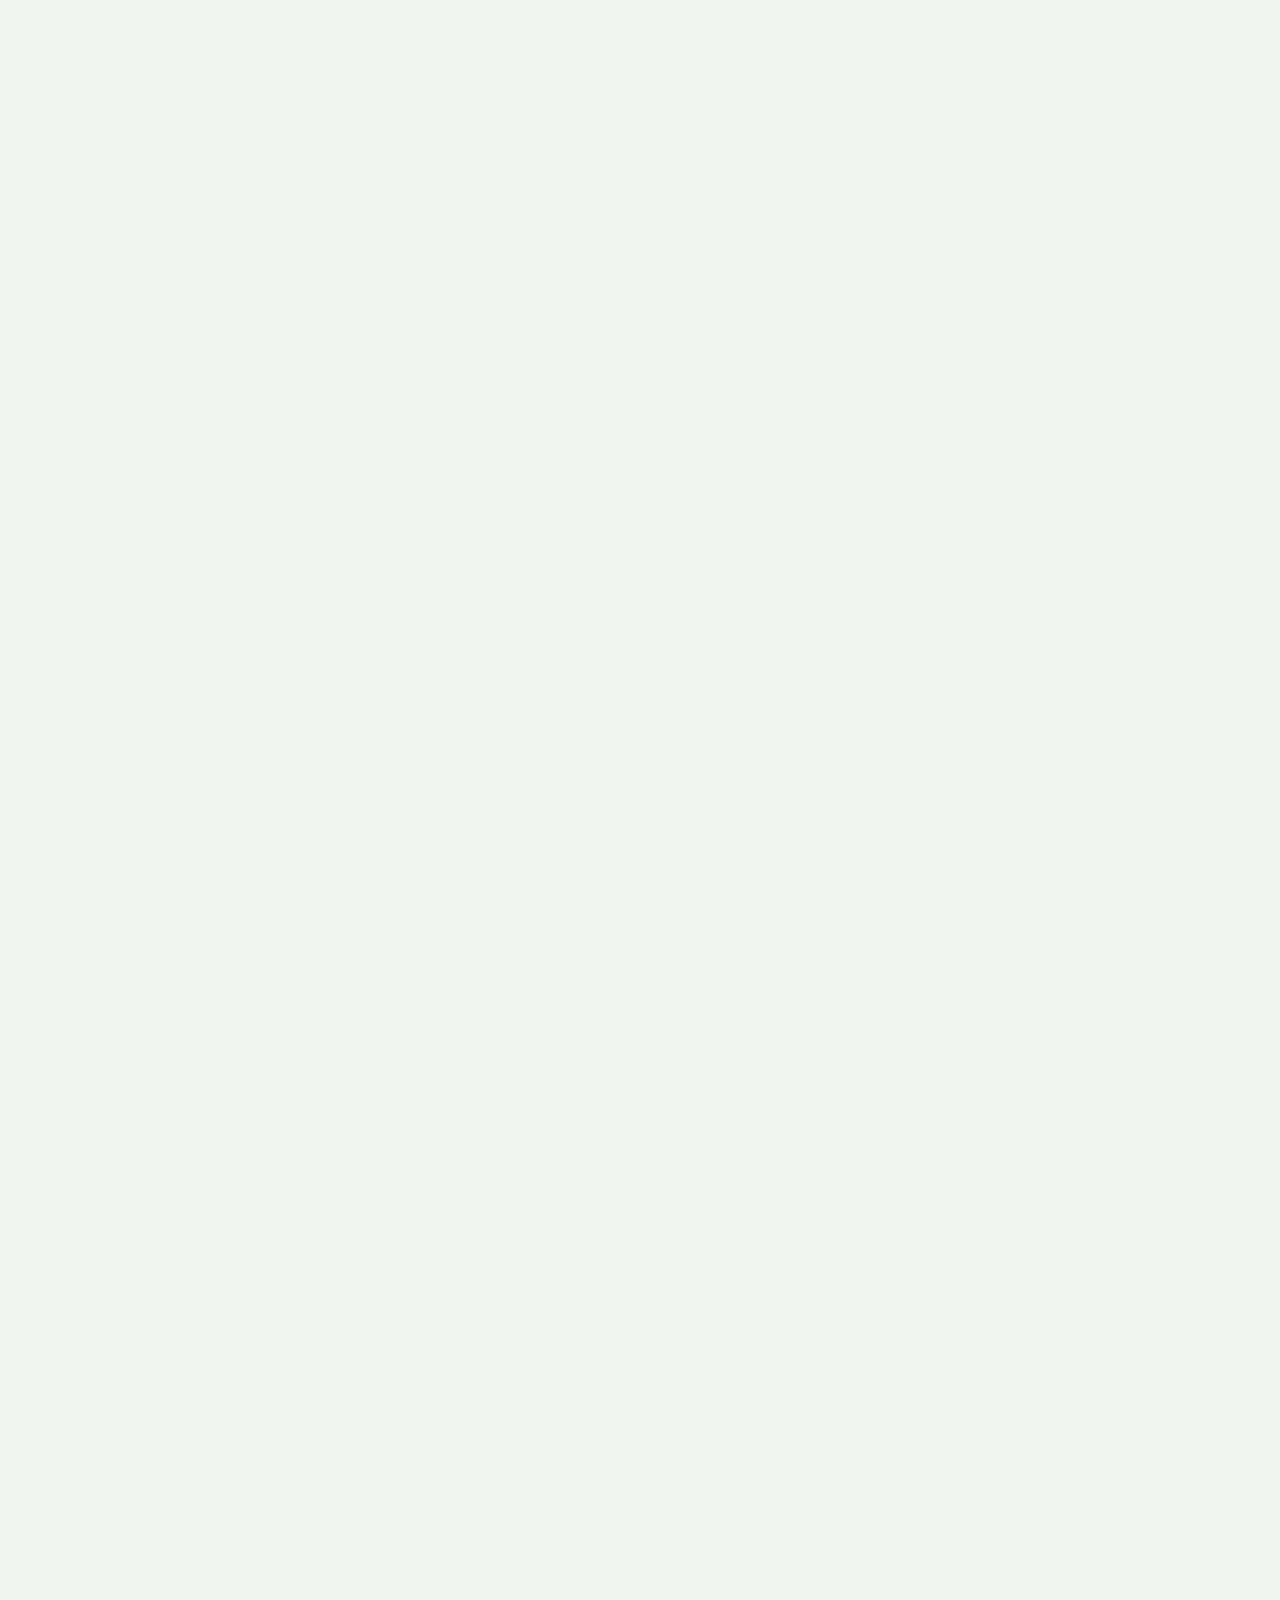
==== commit a18e2298: "Update catering.html" ====
--- a/catering.html
+++ b/catering.html
@@ -797,21 +797,21 @@
 
         <div class="hero-card">
             <h1>Catering Services</h1>
-            <p>The Colaba campus of TIFR has several eateries which collectively provide dining services from 8:00 AM in the morning to 2:00 AM in the early morning to staff, residents, and guests[cite: 5]. In addition, the guesthouse provides specialised in-house menu options inside the Guest House[cite: 5].</p>
+            <p>The Colaba campus of TIFR has several eateries which collectively provide dining services from 8:00 AM in the morning to 2:00 AM in the early morning to staff, residents, and guests . In addition, the guesthouse provides specialised in-house menu options inside the Guest House .</p>
 
             <div class="connect-strip">
                 <div class="connect-node">
                     <i class="fa-solid fa-bowl-food"></i>
                     <div>
                         <h4>Campus Service Window</h4>
-                        <p>08:00 AM — 02:00 AM[cite: 5]</p>
+                        <p>08:00 AM — 02:00 AM </p>
                     </div>
                 </div>
                 <div class="connect-node">
                     <i class="fa-solid fa-mug-saucer"></i>
                     <div>
                         <h4>GuestHouse Kitchen</h4>
-                        <p>In-house Resident Dining[cite: 5]</p>
+                        <p>In-house Resident Dining </p>
                     </div>
                 </div>
             </div>
@@ -829,8 +829,8 @@
                     <i class="fa-solid fa-egg"></i>
                     <div>
                         <h3>Breakfast Service</h3>
-                        <p><strong>Timings:</strong> 8:00 AM — 10:00 AM[cite: 5]</p>
-                        <p style="color: #64748b; font-size: 0.85rem; margin-top: 4px;">Charges are conveniently inclusive in the standard room rent allocation[cite: 5].</p>
+                        <p><strong>Timings:</strong> 8:00 AM — 10:00 AM </p>
+                        <p style="color: #64748b; font-size: 0.85rem; margin-top: 4px;">Charges are conveniently inclusive in the standard room rent allocation .</p>
                     </div>
                 </div>
 
@@ -838,7 +838,7 @@
                     <i class="fa-solid fa-circle-xmark" style="color: #ef4444;"></i>
                     <div>
                         <h3 style="color: #991b1b;">Lunch Service Notice</h3>
-                        <p style="color: #7f1d1d; font-size: 0.9rem;">Lunch is not provided in the Guesthouse Cafeteria space[cite: 5]. Guests are welcome to utilise other active canteens on campus[cite: 5].</p>
+                        <p style="color: #7f1d1d; font-size: 0.9rem;">Lunch is not provided in the Guesthouse Cafeteria space . Guests are welcome to utilise other active canteens on campus .</p>
                     </div>
                 </div>
 
@@ -846,11 +846,11 @@
                     <i class="fa-solid fa-cloud-moon"></i>
                     <div>
                         <h3>Dinner Service (Prior Request)</h3>
-                        <p><strong>Timings:</strong> 8:00 PM — 9:30 PM[cite: 5]</p>
-                        <p style="color: #64748b; font-size: 0.85rem; margin-top: 4px; margin-bottom: 10px;">Available on prior notice request submitted at the front desk before 6:30 PM daily[cite: 5].</p>
+                        <p><strong>Timings:</strong> 8:00 PM — 9:30 PM </p>
+                        <p style="color: #64748b; font-size: 0.85rem; margin-top: 4px; margin-bottom: 10px;">Available on prior notice request submitted at the front desk before 6:30 PM daily .</p>
                         <div class="price-badge-container">
-                            <span class="price-tag">Veg: ₹100[cite: 5]</span>
-                            <span class="price-tag">Non-Veg: ₹125[cite: 5]</span>
+                            <span class="price-tag">Veg: ₹100 </span>
+                            <span class="price-tag">Non-Veg: ₹125 </span>
                         </div>
                     </div>
                 </div>
@@ -874,11 +874,11 @@
                 </div>
                 <div class="eatery-details">
                     <h3><i class="fa-solid fa-stroopwafel"></i> West Canteen</h3>
-                    <p class="loc-text">Main Building, Ground Floor[cite: 5]</p>
+                    <p class="loc-text">Main Building, Ground Floor </p>
                     <div class="timing-pill-box">
-                        <div class="time-pill"><span>Breakfast & Snacks</span><strong>8:15 AM - 12:00 PM[cite: 5]</strong></div>
-                        <div class="time-pill"><span>Lunch Allocation</span><strong>12:15 PM - 2:15 PM[cite: 5]</strong></div>
-                        <div class="time-pill"><span>Beverages & Snacks</span><strong>3:30 PM - 6:00 PM[cite: 5]</strong></div>
+                        <div class="time-pill"><span>Breakfast & Snacks</span><strong>8:15 AM - 12:00 PM </strong></div>
+                        <div class="time-pill"><span>Lunch Allocation</span><strong>12:15 PM - 2:15 PM </strong></div>
+                        <div class="time-pill"><span>Beverages & Snacks</span><strong>3:30 PM - 6:00 PM </strong></div>
                     </div>
                 </div>
             </div>
@@ -889,13 +889,13 @@
                 </div>
                 <div class="eatery-details">
                     <h3><i class="fa-solid fa-bowl-rice"></i> East Canteen</h3>
-                    <p class="loc-text">Main Building, Ground Floor[cite: 5]</p>
+                    <p class="loc-text">Main Building, Ground Floor </p>
                     <div class="timing-pill-box">
-                        <div class="time-pill"><span>Early Breakfast</span><strong>7:30 AM - 8:00 AM[cite: 5]</strong></div>
-                        <div class="time-pill"><span>Late Breakfast Track</span><strong>9:30 AM - 10:00 AM[cite: 5]</strong></div>
-                        <div class="time-pill"><span>Lunch Window</span><strong>12:00 PM - 2:00 PM[cite: 5]</strong></div>
-                        <div class="time-pill"><span>Beverages & Snacks</span><strong>3:30 PM - 4:15 PM[cite: 5]</strong></div>
-                        <div class="time-pill"><span>Dinner Service</span><strong>7:00 PM - 8:30 PM[cite: 5]</strong></div>
+                        <div class="time-pill"><span>Early Breakfast</span><strong>7:30 AM - 8:00 AM </strong></div>
+                        <div class="time-pill"><span>Late Breakfast Track</span><strong>9:30 AM - 10:00 AM </strong></div>
+                        <div class="time-pill"><span>Lunch Window</span><strong>12:00 PM - 2:00 PM </strong></div>
+                        <div class="time-pill"><span>Beverages & Snacks</span><strong>3:30 PM - 4:15 PM </strong></div>
+                        <div class="time-pill"><span>Dinner Service</span><strong>7:00 PM - 8:30 PM </strong></div>
                     </div>
                 </div>
             </div>
@@ -906,13 +906,13 @@
                 </div>
                 <div class="eatery-details">
                     <h3><i class="fa-solid fa-pepper-hot"></i> Jagdish Canteen</h3>
-                    <p class="loc-text">Ground Floor, Jagdish House (Housing Colony Extn. 2155)[cite: 5]</p>
+                    <p class="loc-text">Ground Floor, Jagdish House (Housing Colony Extn. 2155) </p>
                     <div class="timing-pill-box">
                         <div class="time-pill">
                             <span>Continuous Service</span>
-                            <strong>8:00 AM - 1:45 AM[cite: 5]</strong>
+                            <strong>8:00 AM - 1:45 AM </strong>
                         </div>
-                        <p style="font-size: 0.78rem; color: #5c6e69; line-height: 1.4; padding: 4px 2px;">Provides a versatile all-day and late-night array of meals, light refreshments, hot beverages, and traditional snacks[cite: 5].</p>
+                        <p style="font-size: 0.78rem; color: #5c6e69; line-height: 1.4; padding: 4px 2px;">Provides a versatile all-day and late-night array of meals, light refreshments, hot beverages, and traditional snacks .</p>
                     </div>
                 </div>
             </div>
